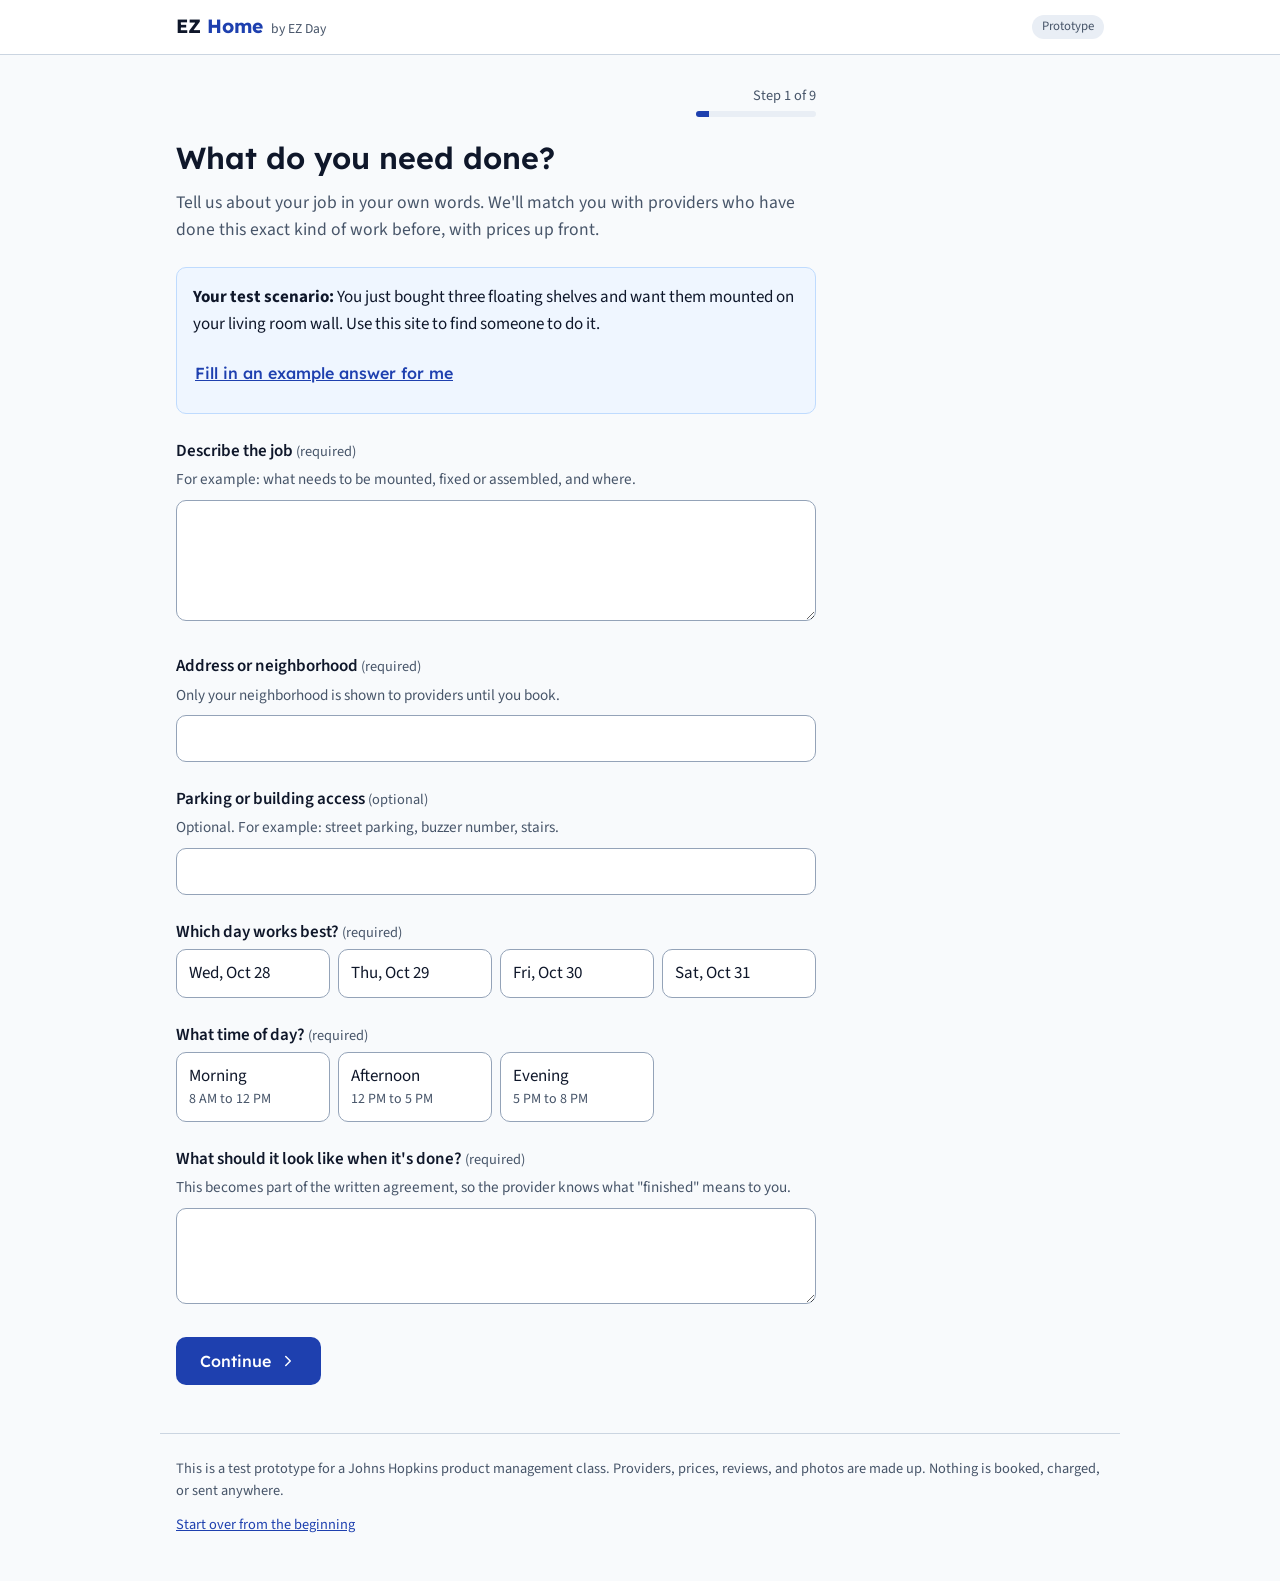
==== index.html @ 15b9bf6d "Build EZ Home customer flow prototype (10 screens) Plain HTML/CSS/vanilla JS, hash-routed, fake data" ====
<!doctype html>
<html lang="en">
<head>
  <meta charset="utf-8">
  <meta name="viewport" content="width=device-width, initial-scale=1">
  <title>EZ Home: book help for a small home job</title>
  <meta name="description" content="EZ Home prototype: describe a small handyman job, compare providers, book a 30-minute arrival window, and review the finished work.">
  <link rel="preconnect" href="https://fonts.googleapis.com">
  <link rel="preconnect" href="https://fonts.gstatic.com" crossorigin>
  <link href="https://fonts.googleapis.com/css2?family=Lexend:wght@400;500;600;700&family=Source+Sans+3:wght@400;600;700&display=swap" rel="stylesheet">
  <link rel="stylesheet" href="css/styles.css">
  <link rel="icon" href="images/favicon.svg" type="image/svg+xml">
</head>
<body>
  <header class="site-header">
    <div class="site-header__inner">
      <a class="brand" href="#describe">EZ <span>Home</span><small>by EZ Day</small></a>
      <span class="proto-tag">Prototype</span>
    </div>
  </header>

  <main id="app" tabindex="-1">
    <noscript><p>This prototype needs JavaScript turned on.</p></noscript>
  </main>

  <footer class="site-footer">
    <p>This is a test prototype for a Johns Hopkins product management class. Providers, prices, reviews, and photos are made up. Nothing is booked, charged, or sent anywhere.</p>
    <p><button type="button" id="restart">Start over from the beginning</button></p>
  </footer>

  <script src="js/data.js"></script>
  <script src="js/app.js"></script>
</body>
</html>
---- css/styles.css ----
/*
 * EZ Home prototype styles.
 * Palette and fonts picked with ui-ux-pro-max ("Home Services" trust blue,
 * "Corporate Trust" type pairing), with the urgent orange accent removed to keep it calm.
 */
:root {
  --color-primary: #1E40AF;
  --color-primary-hover: #1E3A8A;
  --color-on-primary: #FFFFFF;
  --color-primary-soft: #EFF6FF;
  --color-background: #F8FAFC;
  --color-card: #FFFFFF;
  --color-foreground: #0F172A;
  --color-muted: #E9EEF5;
  --color-muted-foreground: #475569;
  --color-border: #CBD5E1;
  --color-success: #047857;
  --color-success-soft: #ECFDF5;
  --color-warning: #92400E;
  --color-warning-soft: #FFFBEB;
  --color-warning-border: #FCD34D;
  --color-danger: #B91C1C;
  --color-danger-soft: #FEF2F2;
  --color-ring: #1E40AF;

  --font-heading: "Lexend", system-ui, sans-serif;
  --font-body: "Source Sans 3", system-ui, sans-serif;

  --radius: 10px;
  --radius-lg: 14px;
  --shadow: 0 1px 2px rgba(15, 23, 42, 0.06), 0 1px 3px rgba(15, 23, 42, 0.08);

  --space-1: 4px;
  --space-2: 8px;
  --space-3: 12px;
  --space-4: 16px;
  --space-5: 24px;
  --space-6: 32px;
  --space-7: 48px;
}

*,
*::before,
*::after { box-sizing: border-box; }

html { -webkit-text-size-adjust: 100%; }

body {
  margin: 0;
  font-family: var(--font-body);
  font-size: 1.0625rem;
  line-height: 1.55;
  color: var(--color-foreground);
  background: var(--color-background);
}

h1, h2, h3 {
  font-family: var(--font-heading);
  line-height: 1.25;
  margin: 0 0 var(--space-3);
  font-weight: 600;
}
h1 { font-size: 1.6rem; }
h2 { font-size: 1.2rem; }
h3 { font-size: 1rem; }
p { margin: 0 0 var(--space-3); }
ul { margin: 0; padding-left: 1.2em; }
li + li { margin-top: var(--space-1); }

a { color: var(--color-primary); }

:focus-visible {
  outline: 3px solid var(--color-ring);
  outline-offset: 2px;
}
h1:focus { outline: none; }

.visually-hidden {
  position: absolute !important;
  width: 1px; height: 1px;
  overflow: hidden;
  clip: rect(0 0 0 0);
  white-space: nowrap;
}

/* ---------- Header / footer ---------- */
.site-header {
  background: var(--color-card);
  border-bottom: 1px solid var(--color-border);
}
.site-header__inner {
  max-width: 960px;
  margin: 0 auto;
  padding: var(--space-3) var(--space-4);
  display: flex;
  align-items: center;
  justify-content: space-between;
  gap: var(--space-3);
}
.brand {
  font-family: var(--font-heading);
  font-weight: 700;
  font-size: 1.2rem;
  color: var(--color-foreground);
  text-decoration: none;
}
.brand span { color: var(--color-primary); }
.brand small {
  font-family: var(--font-body);
  font-weight: 400;
  font-size: 0.85rem;
  color: var(--color-muted-foreground);
  margin-left: var(--space-2);
}
.proto-tag {
  font-size: 0.8rem;
  color: var(--color-muted-foreground);
  background: var(--color-muted);
  border-radius: 999px;
  padding: 2px 10px;
  white-space: nowrap;
}

.site-footer {
  max-width: 960px;
  margin: var(--space-7) auto 0;
  padding: var(--space-5) var(--space-4) var(--space-6);
  font-size: 0.9rem;
  color: var(--color-muted-foreground);
  border-top: 1px solid var(--color-border);
}
.site-footer button {
  font: inherit;
  color: var(--color-primary);
  background: none;
  border: 0;
  padding: 0;
  text-decoration: underline;
  cursor: pointer;
}

/* ---------- Layout ---------- */
main {
  max-width: 960px;
  margin: 0 auto;
  padding: var(--space-5) var(--space-4) 0;
}
.narrow { max-width: 640px; }

.screen-top {
  display: flex;
  align-items: center;
  justify-content: space-between;
  gap: var(--space-3);
  margin-bottom: var(--space-4);
  min-height: 44px;
}
.back-link {
  display: inline-flex;
  align-items: center;
  gap: var(--space-1);
  min-height: 44px;
  font: inherit;
  font-weight: 600;
  color: var(--color-primary);
  background: none;
  border: 0;
  padding: 0;
  cursor: pointer;
}
.back-link:hover { text-decoration: underline; }
.progress {
  font-size: 0.9rem;
  color: var(--color-muted-foreground);
  text-align: right;
}
.progress__bar {
  display: block;
  width: 120px;
  height: 6px;
  margin-top: var(--space-1);
  margin-left: auto;
  border-radius: 999px;
  background: var(--color-muted);
  overflow: hidden;
}
.progress__bar > span {
  display: block;
  height: 100%;
  background: var(--color-primary);
}

.lead {
  font-size: 1.1rem;
  color: var(--color-muted-foreground);
  margin-bottom: var(--space-5);
}

.card {
  background: var(--color-card);
  border: 1px solid var(--color-border);
  border-radius: var(--radius-lg);
  padding: var(--space-5);
  box-shadow: var(--shadow);
  margin-bottom: var(--space-4);
}
.card--flat { box-shadow: none; }

.stack > * + * { margin-top: var(--space-4); }

/* Time-jump banner for simulated time passing */
.time-banner {
  display: flex;
  align-items: center;
  gap: var(--space-3);
  background: var(--color-foreground);
  color: #FFFFFF;
  border-radius: var(--radius);
  padding: var(--space-3) var(--space-4);
  margin-bottom: var(--space-5);
  font-size: 0.95rem;
}
.time-banner strong { font-family: var(--font-heading); font-weight: 500; }

.scenario {
  background: var(--color-primary-soft);
  border: 1px solid #BFDBFE;
  border-radius: var(--radius);
  padding: var(--space-4);
  margin-bottom: var(--space-5);
}
.scenario p:last-child { margin-bottom: 0; }

/* ---------- Notices ---------- */
.notice {
  display: flex;
  gap: var(--space-3);
  align-items: flex-start;
  border-radius: var(--radius);
  padding: var(--space-4);
  margin-bottom: var(--space-4);
  border: 1px solid var(--color-border);
  background: var(--color-card);
}
.notice svg { flex: none; margin-top: 2px; }
.notice p:last-child { margin-bottom: 0; }
.notice--success { background: var(--color-success-soft); border-color: #A7F3D0; }
.notice--success svg { color: var(--color-success); }
.notice--warning { background: var(--color-warning-soft); border-color: var(--color-warning-border); }
.notice--warning svg { color: var(--color-warning); }
.notice--info { background: var(--color-primary-soft); border-color: #BFDBFE; }
.notice--info svg { color: var(--color-primary); }
.notice--danger { background: var(--color-danger-soft); border-color: #FECACA; }
.notice--danger svg { color: var(--color-danger); }

/* ---------- Forms ---------- */
.field { margin-bottom: var(--space-5); }
.field label,
.field legend {
  display: block;
  font-weight: 600;
  margin-bottom: var(--space-1);
  padding: 0;
}
.field .hint {
  display: block;
  font-size: 0.95rem;
  color: var(--color-muted-foreground);
  margin-bottom: var(--space-2);
}
.req { color: var(--color-muted-foreground); font-weight: 400; font-size: 0.9rem; }
fieldset { border: 0; margin: 0; padding: 0; min-width: 0; }

input[type="text"],
textarea,
select {
  width: 100%;
  font: inherit;
  font-size: 1rem;
  color: var(--color-foreground);
  background: var(--color-card);
  border: 1px solid #94A3B8;
  border-radius: var(--radius);
  padding: 10px 12px;
  min-height: 44px;
}
textarea { min-height: 96px; resize: vertical; }
input:focus, textarea:focus, select:focus {
  outline: 3px solid rgba(30, 64, 175, 0.35);
  border-color: var(--color-primary);
}
.field.has-error input,
.field.has-error textarea,
.field.has-error select { border-color: var(--color-danger); }
.field-error {
  display: none;
  color: var(--color-danger);
  font-weight: 600;
  font-size: 0.95rem;
  margin-top: var(--space-1);
}
.field.has-error .field-error { display: block; }

.error-summary {
  border: 2px solid var(--color-danger);
  background: var(--color-danger-soft);
  border-radius: var(--radius);
  padding: var(--space-4);
  margin-bottom: var(--space-5);
}
.error-summary h2 { color: var(--color-danger); font-size: 1.05rem; }
.error-summary a { color: var(--color-danger); font-weight: 600; }

/* Choice chips (radio buttons styled as tappable options) */
.choices {
  display: grid;
  grid-template-columns: repeat(auto-fill, minmax(150px, 1fr));
  gap: var(--space-2);
}
.choice { position: relative; }
.field label.choice { font-weight: 400; margin-bottom: 0; }
.choice input {
  position: absolute;
  opacity: 0;
  inset: 0;
  margin: 0;
  cursor: pointer;
}
.choice span {
  display: block;
  height: 100%;
  min-height: 44px;
  padding: 10px 12px;
  border: 1px solid #94A3B8;
  border-radius: var(--radius);
  background: var(--color-card);
  cursor: pointer;
  transition: border-color 150ms ease, background-color 150ms ease;
}
.choice small { display: block; color: var(--color-muted-foreground); font-size: 0.875rem; }
.choice input:checked + span {
  border: 2px solid var(--color-primary);
  padding: 9px 11px;
  background: var(--color-primary-soft);
  font-weight: 600;
}
.choice input:focus-visible + span { outline: 3px solid var(--color-ring); outline-offset: 2px; }
.choice input:disabled + span { opacity: 0.5; cursor: not-allowed; }
.choices--list { grid-template-columns: 1fr; }

/* ---------- Buttons ---------- */
.actions {
  display: flex;
  flex-wrap: wrap;
  gap: var(--space-3);
  align-items: center;
  margin-top: var(--space-5);
}
.btn {
  display: inline-flex;
  align-items: center;
  justify-content: center;
  gap: var(--space-2);
  min-height: 48px;
  padding: 12px 22px;
  font-family: var(--font-heading);
  font-size: 1rem;
  font-weight: 500;
  border-radius: var(--radius);
  border: 2px solid transparent;
  cursor: pointer;
  text-decoration: none;
  transition: background-color 150ms ease, border-color 150ms ease;
}
.btn--primary { background: var(--color-primary); color: var(--color-on-primary); }
.btn--primary:hover { background: var(--color-primary-hover); }
.btn--secondary { background: var(--color-card); color: var(--color-primary); border-color: var(--color-primary); }
.btn--secondary:hover { background: var(--color-primary-soft); }
.btn--danger { background: var(--color-card); color: var(--color-danger); border-color: var(--color-danger); }
.btn--danger:hover { background: var(--color-danger-soft); }
.btn--link {
  background: none;
  color: var(--color-primary);
  padding-left: 0;
  padding-right: 0;
  text-decoration: underline;
}
.btn--block { width: 100%; }

/* ---------- Match screen ---------- */
.category-badge {
  display: inline-flex;
  align-items: center;
  gap: var(--space-2);
  font-family: var(--font-heading);
  font-weight: 600;
  font-size: 1.25rem;
  color: var(--color-success);
}
.summary-list { margin: 0; }
.summary-list div {
  display: grid;
  grid-template-columns: 1fr;
  gap: 2px;
  padding: var(--space-3) 0;
  border-top: 1px solid var(--color-muted);
}
.summary-list div:first-child { border-top: 0; padding-top: 0; }
.summary-list dt { font-weight: 600; font-size: 0.95rem; color: var(--color-muted-foreground); }
.summary-list dd { margin: 0; }

/* ---------- Provider comparison ---------- */
.providers {
  display: grid;
  grid-template-columns: 1fr;
  gap: var(--space-4);
  align-items: start;
}
.provider {
  display: flex;
  flex-direction: column;
  padding: 0;
  overflow: hidden;
}
.provider__head {
  display: flex;
  align-items: center;
  gap: var(--space-3);
  padding: var(--space-4);
  border-bottom: 1px solid var(--color-border);
}
.avatar {
  flex: none;
  width: 52px;
  height: 52px;
  border-radius: 50%;
  display: grid;
  place-items: center;
  font-family: var(--font-heading);
  font-weight: 600;
  color: var(--color-primary);
  background: var(--color-primary-soft);
  border: 2px solid #BFDBFE;
}
.provider__name { margin: 0; font-size: 1.15rem; }
.provider__overall { font-size: 0.9rem; color: var(--color-muted-foreground); }
.provider__tag {
  display: inline-block;
  margin-top: 2px;
  font-size: 0.8rem;
  font-weight: 600;
  color: var(--color-primary);
  background: var(--color-primary-soft);
  border-radius: 999px;
  padding: 1px 10px;
}
.provider__section {
  padding: var(--space-4);
  border-bottom: 1px solid var(--color-muted);
}
.provider__label {
  display: flex;
  align-items: center;
  gap: var(--space-2);
  font-size: 0.8rem;
  font-weight: 700;
  letter-spacing: 0.04em;
  text-transform: uppercase;
  color: var(--color-muted-foreground);
  margin-bottom: var(--space-2);
}
.big-number {
  font-family: var(--font-heading);
  font-size: 1.5rem;
  font-weight: 600;
  line-height: 1.1;
}
.review { font-size: 0.97rem; }
.review + .review { margin-top: var(--space-3); padding-top: var(--space-3); border-top: 1px dashed var(--color-border); }
.review__meta { font-size: 0.85rem; color: var(--color-muted-foreground); }
.review__job { font-weight: 600; }
.stars { color: #B45309; letter-spacing: 1px; }
.provider__price { background: var(--color-background); }
.provider__cta { padding: var(--space-4); margin-top: auto; }

/* ---------- Arrival windows ---------- */
.day-tabs { margin-bottom: var(--space-5); }
.windows-group + .windows-group { margin-top: var(--space-4); }
.windows-group h3 { font-size: 0.95rem; color: var(--color-muted-foreground); margin-bottom: var(--space-2); }

/* ---------- Booking confirmation ---------- */
.confirm-hero {
  text-align: left;
  margin-bottom: var(--space-5);
}
.confirm-hero .check-circle {
  width: 56px;
  height: 56px;
  border-radius: 50%;
  background: var(--color-success-soft);
  color: var(--color-success);
  display: grid;
  place-items: center;
  margin-bottom: var(--space-3);
}
.ref { font-size: 0.95rem; color: var(--color-muted-foreground); }

.booking-grid {
  display: grid;
  grid-template-columns: 1fr;
  gap: var(--space-4);
}
.booking-item h2 {
  display: flex;
  align-items: center;
  gap: var(--space-2);
  font-size: 0.85rem;
  text-transform: uppercase;
  letter-spacing: 0.04em;
  color: var(--color-muted-foreground);
}
.booking-item .value {
  font-family: var(--font-heading);
  font-size: 1.2rem;
  font-weight: 600;
  margin-bottom: var(--space-1);
}
.booking-item .price-lock { font-size: 2.25rem; }
.booking-grid { margin-bottom: var(--space-4); }
.booking-grid > .card { margin-bottom: 0; }

.scope-cols {
  display: grid;
  grid-template-columns: 1fr;
  gap: var(--space-4);
}
.check-list, .x-list { list-style: none; padding: 0; }
.check-list li, .x-list li {
  display: flex;
  gap: var(--space-2);
  align-items: flex-start;
}
.check-list svg { color: var(--color-success); flex: none; margin-top: 3px; }
.x-list svg { color: var(--color-muted-foreground); flex: none; margin-top: 3px; }

.rating-scale {
  display: grid;
  grid-template-columns: repeat(5, 1fr);
  gap: var(--space-2);
  max-width: 360px;
}
.rating-scale .choice span { text-align: center; padding-left: 0; padding-right: 0; }
.rating-ends {
  display: flex;
  justify-content: space-between;
  max-width: 360px;
  font-size: 0.85rem;
  color: var(--color-muted-foreground);
  margin-top: var(--space-1);
}

/* ---------- Arrival updates timeline ---------- */
.status-now {
  display: flex;
  gap: var(--space-4);
  align-items: center;
}
.status-now .big-number { font-size: 1.6rem; }
.timeline { list-style: none; padding: 0; margin: 0; }
.timeline li {
  position: relative;
  padding: 0 0 var(--space-4) var(--space-5);
  margin: 0;
  border-left: 2px solid var(--color-border);
  margin-left: 7px;
}
.timeline li:last-child { border-left-color: transparent; padding-bottom: 0; }
.timeline li::before {
  content: "";
  position: absolute;
  left: -8px;
  top: 4px;
  width: 14px;
  height: 14px;
  border-radius: 50%;
  background: var(--color-card);
  border: 2px solid var(--color-muted-foreground);
}
.timeline li.is-latest::before { background: var(--color-primary); border-color: var(--color-primary); }
.timeline li.is-delay::before { background: var(--color-warning-soft); border-color: var(--color-warning); }
.timeline time { font-size: 0.9rem; color: var(--color-muted-foreground); display: block; }
.timeline strong { display: block; }

/* ---------- Change request ---------- */
.price-compare {
  width: 100%;
  border-collapse: collapse;
  font-size: 1rem;
  margin: var(--space-3) 0 var(--space-4);
}
.price-compare th,
.price-compare td {
  text-align: left;
  padding: var(--space-3) 0;
  border-bottom: 1px solid var(--color-muted);
}
.price-compare td:last-child,
.price-compare th:last-child { text-align: right; font-variant-numeric: tabular-nums; }
.price-compare tfoot td,
.price-compare tfoot th { font-family: var(--font-heading); font-weight: 600; font-size: 1.1rem; border-bottom: 0; }
.price-compare .is-change td,
.price-compare .is-change th { color: var(--color-warning); font-weight: 600; }
.price-compare .is-struck td { text-decoration: line-through; color: var(--color-muted-foreground); }

.outcomes {
  display: grid;
  grid-template-columns: 1fr;
  gap: var(--space-3);
}
.outcome {
  border: 1px solid var(--color-border);
  border-radius: var(--radius);
  padding: var(--space-4);
}
.outcome h3 { font-size: 0.95rem; }
.outcome p { margin: 0; font-size: 0.97rem; }

/* ---------- Completion record ---------- */
.photos {
  display: grid;
  grid-template-columns: 1fr;
  gap: var(--space-3);
  margin: 0;
}
.photos figure { margin: 0; }
.photos img {
  display: block;
  width: 100%;
  height: auto;
  aspect-ratio: 4 / 3;
  border-radius: var(--radius);
  border: 1px solid var(--color-border);
  background: var(--color-muted);
}
.photos figcaption { font-size: 0.9rem; color: var(--color-muted-foreground); margin-top: var(--space-1); }

.sent-list { list-style: none; padding: 0; }
.sent-list li { display: flex; gap: var(--space-2); }
.sent-list svg { color: var(--color-success); flex: none; margin-top: 3px; }

.steps-next { padding-left: 1.4em; }
.steps-next li + li { margin-top: var(--space-2); }

/* ---------- Responsive ---------- */
@media (min-width: 600px) {
  h1 { font-size: 1.9rem; }
  .photos { grid-template-columns: repeat(3, 1fr); }
  .booking-grid { grid-template-columns: repeat(2, 1fr); }
  .scope-cols { grid-template-columns: 3fr 2fr; }
  .outcomes { grid-template-columns: 1fr 1fr; }
  .summary-list div { grid-template-columns: 200px 1fr; gap: var(--space-4); }
}
@media (min-width: 900px) {
  .providers { grid-template-columns: repeat(3, 1fr); }
  .provider { height: 100%; }
}

@media (prefers-reduced-motion: reduce) {
  *, *::before, *::after { transition: none !important; scroll-behavior: auto !important; }
}
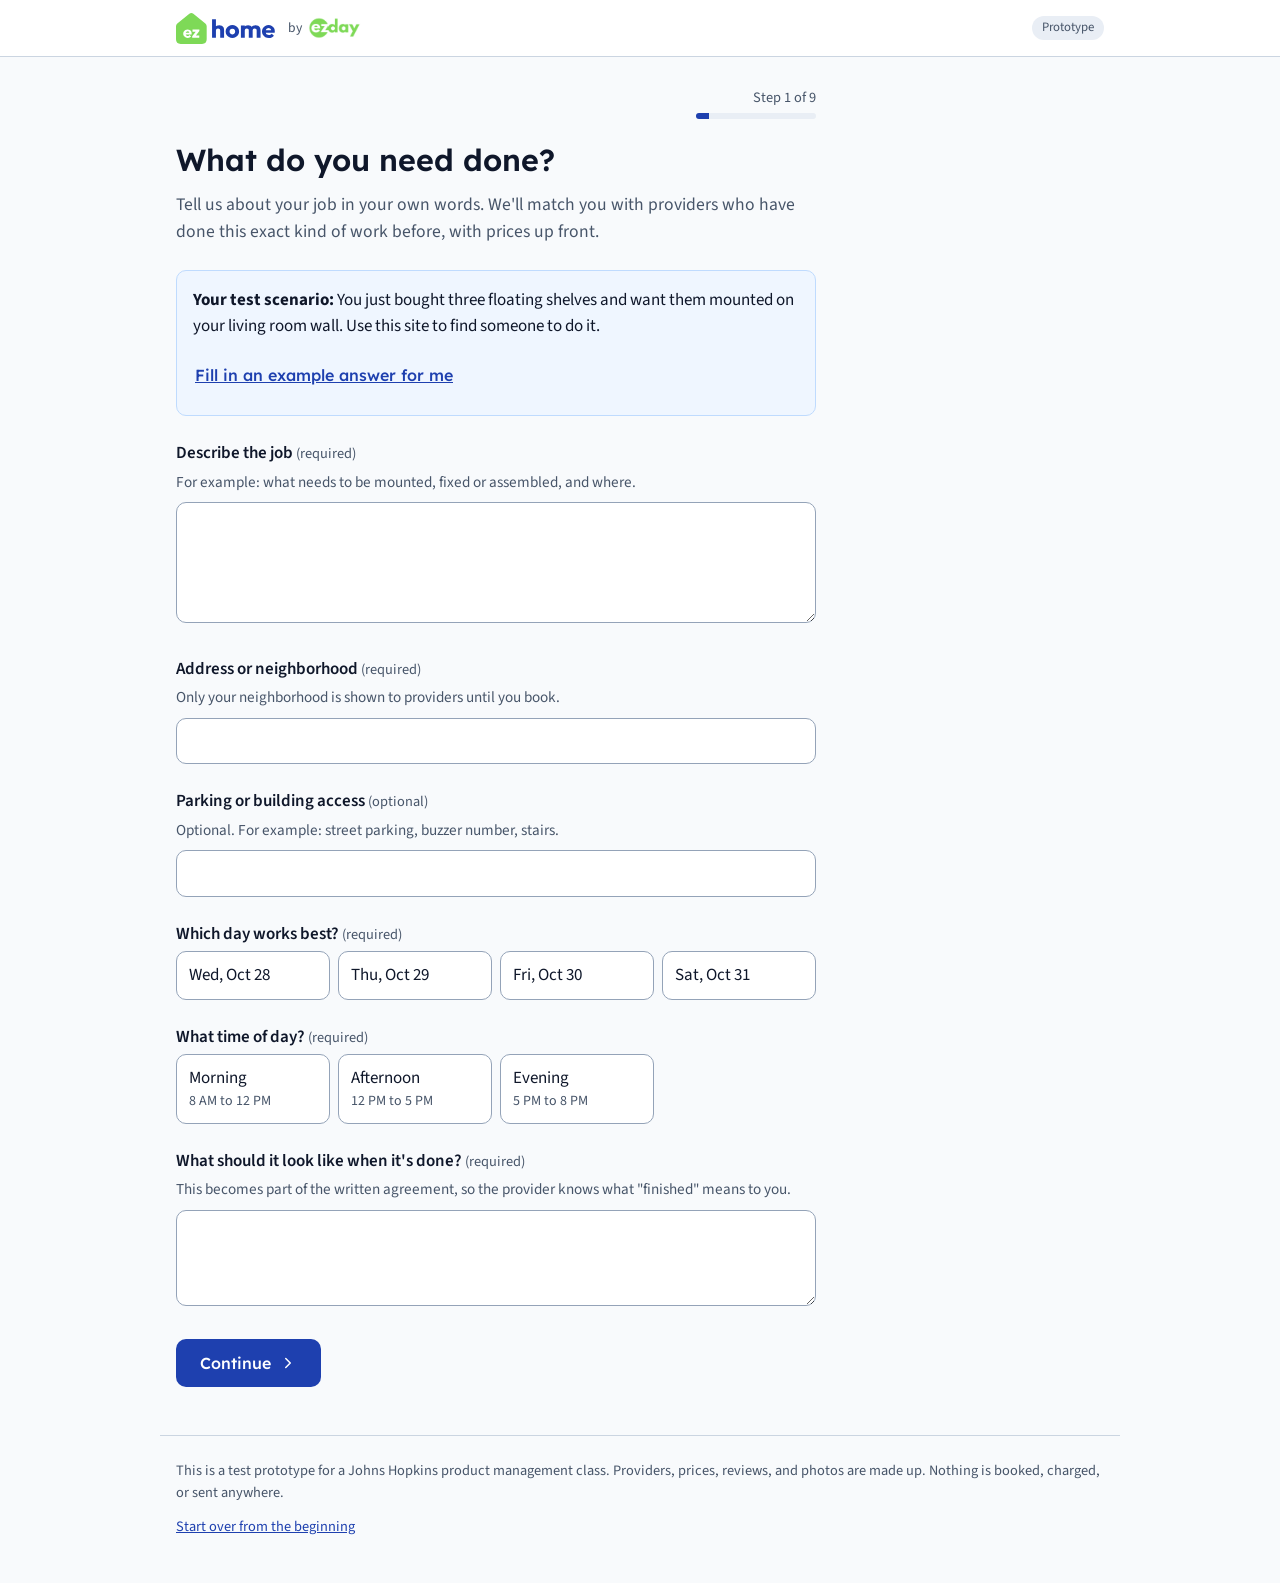
==== commit 4d0e39a7: "Add EZ Home house-badge logo and EZ Day parent logo to the header - Header now shows the EZ Home log" ====
--- a/index.html
+++ b/index.html
@@ -14,7 +14,10 @@
 <body>
   <header class="site-header">
     <div class="site-header__inner">
-      <a class="brand" href="#describe">EZ <span>Home</span><small>by EZ Day</small></a>
+      <div class="brand">
+        <a class="brand__home" href="#describe"><img src="images/ez-home-logo.svg" alt="EZ Home" width="100" height="32"></a>
+        <span class="brand__by">by <img src="images/ezday-logo.png" alt="EZ Day" width="53" height="22"></span>
+      </div>
       <span class="proto-tag">Prototype</span>
     </div>
   </header>
--- a/css/styles.css
+++ b/css/styles.css
@@ -8,27 +8,38 @@
   --color-primary-hover: #1E3A8A;
   --color-on-primary: #FFFFFF;
   --color-primary-soft: #EFF6FF;
+  --color-primary-border: #BFDBFE;
   --color-background: #F8FAFC;
   --color-card: #FFFFFF;
   --color-foreground: #0F172A;
+  --color-on-dark: #FFFFFF;
   --color-muted: #E9EEF5;
   --color-muted-foreground: #475569;
   --color-border: #CBD5E1;
+  --color-input-border: #94A3B8;
   --color-success: #047857;
   --color-success-soft: #ECFDF5;
+  --color-success-border: #A7F3D0;
   --color-warning: #92400E;
   --color-warning-soft: #FFFBEB;
   --color-warning-border: #FCD34D;
   --color-danger: #B91C1C;
   --color-danger-soft: #FEF2F2;
+  --color-danger-border: #FECACA;
+  --color-star: #B45309;
   --color-ring: #1E40AF;
+  --color-ring-soft: rgba(30, 64, 175, 0.35);
 
   --font-heading: "Lexend", system-ui, sans-serif;
   --font-body: "Source Sans 3", system-ui, sans-serif;
 
   --radius: 10px;
   --radius-lg: 14px;
+  --radius-pill: 999px;
+  --radius-circle: 50%;
   --shadow: 0 1px 2px rgba(15, 23, 42, 0.06), 0 1px 3px rgba(15, 23, 42, 0.08);
+
+  --duration-fast: 150ms;
 
   --space-1: 4px;
   --space-2: 8px;
@@ -60,7 +71,7 @@
   margin: 0 0 var(--space-3);
   font-weight: 600;
 }
-h1 { font-size: 1.6rem; }
+h1 { font-size: 1.6rem; text-wrap: balance; }
 h2 { font-size: 1.2rem; }
 h3 { font-size: 1rem; }
 p { margin: 0 0 var(--space-3); }
@@ -97,26 +108,29 @@
   justify-content: space-between;
   gap: var(--space-3);
 }
+/* EZ Home logo (images/ez-home-logo.svg) followed by "by" and the EZ Day logo */
 .brand {
-  font-family: var(--font-heading);
-  font-weight: 700;
-  font-size: 1.2rem;
-  color: var(--color-foreground);
-  text-decoration: none;
-}
-.brand span { color: var(--color-primary); }
-.brand small {
-  font-family: var(--font-body);
-  font-weight: 400;
+  display: flex;
+  align-items: center;
+  gap: var(--space-3);
+  min-width: 0;
+}
+.brand__home { display: block; border-radius: var(--radius); }
+.brand__home img { display: block; height: 32px; width: auto; }
+.brand__by {
+  display: flex;
+  align-items: center;
+  gap: 6px;
   font-size: 0.85rem;
   color: var(--color-muted-foreground);
-  margin-left: var(--space-2);
-}
+  white-space: nowrap;
+}
+.brand__by img { display: block; height: 22px; width: auto; }
 .proto-tag {
   font-size: 0.8rem;
   color: var(--color-muted-foreground);
   background: var(--color-muted);
-  border-radius: 999px;
+  border-radius: var(--radius-pill);
   padding: 2px 10px;
   white-space: nowrap;
 }
@@ -124,7 +138,7 @@
 .site-footer {
   max-width: 960px;
   margin: var(--space-7) auto 0;
-  padding: var(--space-5) var(--space-4) var(--space-6);
+  padding: var(--space-5) var(--space-4) max(var(--space-6), env(safe-area-inset-bottom));
   font-size: 0.9rem;
   color: var(--color-muted-foreground);
   border-top: 1px solid var(--color-border);
@@ -180,7 +194,7 @@
   height: 6px;
   margin-top: var(--space-1);
   margin-left: auto;
-  border-radius: 999px;
+  border-radius: var(--radius-pill);
   background: var(--color-muted);
   overflow: hidden;
 }
@@ -206,7 +220,27 @@
 }
 .card--flat { box-shadow: none; }
 
-.stack > * + * { margin-top: var(--space-4); }
+/* Small all-caps label above a section's content (provider cards, booking cards, messages).
+   On an h2 it keeps the heading font and a slightly larger size. */
+.section-label {
+  display: flex;
+  align-items: center;
+  gap: var(--space-2);
+  font-size: 0.8rem;
+  font-weight: 700;
+  letter-spacing: 0.04em;
+  text-transform: uppercase;
+  color: var(--color-muted-foreground);
+  margin-bottom: var(--space-2);
+}
+h2.section-label {
+  font-size: 0.85rem;
+  font-weight: 600;
+  margin-bottom: var(--space-3);
+}
+
+/* Small gray supporting text: dates, notes, hints under a value. */
+.meta { font-size: 0.85rem; color: var(--color-muted-foreground); }
 
 /* Time-jump banner for simulated time passing */
 .time-banner {
@@ -214,7 +248,7 @@
   align-items: center;
   gap: var(--space-3);
   background: var(--color-foreground);
-  color: #FFFFFF;
+  color: var(--color-on-dark);
   border-radius: var(--radius);
   padding: var(--space-3) var(--space-4);
   margin-bottom: var(--space-5);
@@ -224,7 +258,7 @@
 
 .scenario {
   background: var(--color-primary-soft);
-  border: 1px solid #BFDBFE;
+  border: 1px solid var(--color-primary-border);
   border-radius: var(--radius);
   padding: var(--space-4);
   margin-bottom: var(--space-5);
@@ -244,13 +278,14 @@
 }
 .notice svg { flex: none; margin-top: 2px; }
 .notice p:last-child { margin-bottom: 0; }
-.notice--success { background: var(--color-success-soft); border-color: #A7F3D0; }
+.notice--success { background: var(--color-success-soft); border-color: var(--color-success-border); }
 .notice--success svg { color: var(--color-success); }
 .notice--warning { background: var(--color-warning-soft); border-color: var(--color-warning-border); }
 .notice--warning svg { color: var(--color-warning); }
-.notice--info { background: var(--color-primary-soft); border-color: #BFDBFE; }
+.notice--info { background: var(--color-primary-soft); border-color: var(--color-primary-border); }
 .notice--info svg { color: var(--color-primary); }
-.notice--danger { background: var(--color-danger-soft); border-color: #FECACA; }
+/* Not used on any screen yet; kept as the red variant for serious problems. */
+.notice--danger { background: var(--color-danger-soft); border-color: var(--color-danger-border); }
 .notice--danger svg { color: var(--color-danger); }
 
 /* ---------- Forms ---------- */
@@ -279,14 +314,14 @@
   font-size: 1rem;
   color: var(--color-foreground);
   background: var(--color-card);
-  border: 1px solid #94A3B8;
+  border: 1px solid var(--color-input-border);
   border-radius: var(--radius);
   padding: 10px 12px;
   min-height: 44px;
 }
 textarea { min-height: 96px; resize: vertical; }
 input:focus, textarea:focus, select:focus {
-  outline: 3px solid rgba(30, 64, 175, 0.35);
+  outline: 3px solid var(--color-ring-soft);
   border-color: var(--color-primary);
 }
 .field.has-error input,
@@ -314,7 +349,7 @@
 /* Choice chips (radio buttons styled as tappable options) */
 .choices {
   display: grid;
-  grid-template-columns: repeat(auto-fill, minmax(150px, 1fr));
+  grid-template-columns: repeat(auto-fill, minmax(128px, 1fr));
   gap: var(--space-2);
 }
 .choice { position: relative; }
@@ -331,11 +366,11 @@
   height: 100%;
   min-height: 44px;
   padding: 10px 12px;
-  border: 1px solid #94A3B8;
+  border: 1px solid var(--color-input-border);
   border-radius: var(--radius);
   background: var(--color-card);
   cursor: pointer;
-  transition: border-color 150ms ease, background-color 150ms ease;
+  transition: border-color var(--duration-fast) ease, background-color var(--duration-fast) ease;
 }
 .choice small { display: block; color: var(--color-muted-foreground); font-size: 0.875rem; }
 .choice input:checked + span {
@@ -370,7 +405,7 @@
   border: 2px solid transparent;
   cursor: pointer;
   text-decoration: none;
-  transition: background-color 150ms ease, border-color 150ms ease;
+  transition: background-color var(--duration-fast) ease, border-color var(--duration-fast) ease;
 }
 .btn--primary { background: var(--color-primary); color: var(--color-on-primary); }
 .btn--primary:hover { background: var(--color-primary-hover); }
@@ -388,14 +423,10 @@
 .btn--block { width: 100%; }
 
 /* ---------- Match screen ---------- */
-.category-badge {
-  display: inline-flex;
-  align-items: center;
-  gap: var(--space-2);
-  font-family: var(--font-heading);
-  font-weight: 600;
-  font-size: 1.25rem;
+.match-title svg {
   color: var(--color-success);
+  vertical-align: -0.15em;
+  margin-right: var(--space-2);
 }
 .summary-list { margin: 0; }
 .summary-list div {
@@ -433,42 +464,20 @@
   flex: none;
   width: 52px;
   height: 52px;
-  border-radius: 50%;
+  border-radius: var(--radius-circle);
   display: grid;
   place-items: center;
   font-family: var(--font-heading);
   font-weight: 600;
   color: var(--color-primary);
   background: var(--color-primary-soft);
-  border: 2px solid #BFDBFE;
+  border: 2px solid var(--color-primary-border);
 }
 .provider__name { margin: 0; font-size: 1.15rem; }
-.provider__overall { font-size: 0.9rem; color: var(--color-muted-foreground); }
-.provider__tag {
-  display: inline-block;
-  margin-top: 2px;
-  font-size: 0.8rem;
-  font-weight: 600;
-  color: var(--color-primary);
-  background: var(--color-primary-soft);
-  border-radius: 999px;
-  padding: 1px 10px;
-}
 .provider__section {
   padding: var(--space-4);
   border-bottom: 1px solid var(--color-muted);
 }
-.provider__label {
-  display: flex;
-  align-items: center;
-  gap: var(--space-2);
-  font-size: 0.8rem;
-  font-weight: 700;
-  letter-spacing: 0.04em;
-  text-transform: uppercase;
-  color: var(--color-muted-foreground);
-  margin-bottom: var(--space-2);
-}
 .big-number {
   font-family: var(--font-heading);
   font-size: 1.5rem;
@@ -477,11 +486,58 @@
 }
 .review { font-size: 0.97rem; }
 .review + .review { margin-top: var(--space-3); padding-top: var(--space-3); border-top: 1px dashed var(--color-border); }
-.review__meta { font-size: 0.85rem; color: var(--color-muted-foreground); }
 .review__job { font-weight: 600; }
-.stars { color: #B45309; letter-spacing: 1px; }
+.stars { color: var(--color-star); letter-spacing: 1px; }
 .provider__price { background: var(--color-background); }
 .provider__cta { padding: var(--space-4); margin-top: auto; }
+.provider { scroll-margin-top: var(--space-4); }
+.provider__name:focus { outline: none; }
+
+/* Quick comparison table: phones and tablets only (desktop shows cards side by side) */
+.quick-compare {
+  background: var(--color-card);
+  border: 1px solid var(--color-border);
+  border-radius: var(--radius-lg);
+  padding: var(--space-4);
+  margin-bottom: var(--space-4);
+}
+.quick-compare table {
+  width: 100%;
+  border-collapse: collapse;
+  font-size: 0.95rem;
+  font-variant-numeric: tabular-nums;
+}
+.quick-compare caption {
+  text-align: left;
+  font-family: var(--font-heading);
+  font-weight: 600;
+  font-size: 1.05rem;
+  margin-bottom: var(--space-2);
+}
+.quick-compare th,
+.quick-compare td {
+  padding: var(--space-2) var(--space-1);
+  border-bottom: 1px solid var(--color-muted);
+  text-align: center;
+  vertical-align: top;
+}
+.quick-compare tbody th {
+  text-align: left;
+  font-weight: 600;
+  color: var(--color-muted-foreground);
+  font-size: 0.875rem;
+  padding-left: 0;
+}
+.quick-compare thead a {
+  display: inline-block;
+  min-height: 44px;
+  line-height: 44px;
+  font-family: var(--font-heading);
+  font-weight: 600;
+  text-underline-offset: 3px;
+}
+.quick-compare tbody tr:last-child > * { border-bottom: 0; }
+.quick-compare p { margin: var(--space-2) 0 0; }
 
 /* ---------- Arrival windows ---------- */
 .day-tabs { margin-bottom: var(--space-5); }
@@ -496,7 +552,7 @@
 .confirm-hero .check-circle {
   width: 56px;
   height: 56px;
-  border-radius: 50%;
+  border-radius: var(--radius-circle);
   background: var(--color-success-soft);
   color: var(--color-success);
   display: grid;
@@ -505,27 +561,31 @@
 }
 .ref { font-size: 0.95rem; color: var(--color-muted-foreground); }
 
+/* Phones: who + when side by side, price full width below, all compact so the price shows without scrolling */
 .booking-grid {
   display: grid;
-  grid-template-columns: 1fr;
-  gap: var(--space-4);
-}
-.booking-item h2 {
-  display: flex;
-  align-items: center;
-  gap: var(--space-2);
-  font-size: 0.85rem;
-  text-transform: uppercase;
-  letter-spacing: 0.04em;
-  color: var(--color-muted-foreground);
-}
+  grid-template-columns: 1fr 1fr;
+  gap: var(--space-3);
+}
+.booking-grid > .card { padding: var(--space-4); }
+.booking-grid .value { font-size: 1.05rem; }
+.booking-grid p { margin-bottom: 0; }
 .booking-item .value {
   font-family: var(--font-heading);
   font-size: 1.2rem;
   font-weight: 600;
   margin-bottom: var(--space-1);
 }
-.booking-item .price-lock { font-size: 2.25rem; }
+.booking-item .price-lock { font-size: 2.25rem; line-height: 1.1; }
+.booking-price { grid-column: 1 / -1; background: var(--color-success-soft); border-color: var(--color-success-border); }
+.price-note {
+  display: flex;
+  gap: var(--space-2);
+  align-items: flex-start;
+  margin: var(--space-2) 0 0;
+  font-size: 0.97rem;
+}
+.price-note svg { flex: none; margin-top: 2px; color: var(--color-success); }
 .booking-grid { margin-bottom: var(--space-4); }
 .booking-grid > .card { margin-bottom: 0; }
 
@@ -582,7 +642,7 @@
   top: 4px;
   width: 14px;
   height: 14px;
-  border-radius: 50%;
+  border-radius: var(--radius-circle);
   background: var(--color-card);
   border: 2px solid var(--color-muted-foreground);
 }
@@ -626,12 +686,14 @@
 .outcome p { margin: 0; font-size: 0.97rem; }
 
 /* ---------- Completion record ---------- */
+/* Phones: first photo full width, the other two side by side, so the price and actions stay close */
 .photos {
   display: grid;
-  grid-template-columns: 1fr;
+  grid-template-columns: 1fr 1fr;
   gap: var(--space-3);
   margin: 0;
 }
+.photos figure:first-child { grid-column: 1 / -1; }
 .photos figure { margin: 0; }
 .photos img {
   display: block;
@@ -644,10 +706,6 @@
 }
 .photos figcaption { font-size: 0.9rem; color: var(--color-muted-foreground); margin-top: var(--space-1); }
 
-.sent-list { list-style: none; padding: 0; }
-.sent-list li { display: flex; gap: var(--space-2); }
-.sent-list svg { color: var(--color-success); flex: none; margin-top: 3px; }
-
 .steps-next { padding-left: 1.4em; }
 .steps-next li + li { margin-top: var(--space-2); }
 
@@ -655,16 +713,41 @@
 @media (min-width: 600px) {
   h1 { font-size: 1.9rem; }
   .photos { grid-template-columns: repeat(3, 1fr); }
-  .booking-grid { grid-template-columns: repeat(2, 1fr); }
+  .photos figure:first-child { grid-column: auto; }
+  .booking-grid { gap: var(--space-4); }
+  .booking-grid > .card { padding: var(--space-5); }
+  .booking-grid .value { font-size: 1.2rem; }
   .scope-cols { grid-template-columns: 3fr 2fr; }
   .outcomes { grid-template-columns: 1fr 1fr; }
   .summary-list div { grid-template-columns: 200px 1fr; gap: var(--space-4); }
 }
 @media (min-width: 900px) {
-  .providers { grid-template-columns: repeat(3, 1fr); }
-  .provider { height: 100%; }
+  .booking-grid { grid-template-columns: repeat(3, 1fr); }
+  .booking-price { grid-column: auto; }
+  .quick-compare { display: none; }
+  /* Each card spans the same 6 rows (head, experience, estimate, availability,
+     reviews, button) via subgrid, so matching sections line up across cards. */
+  .providers {
+    grid-template-columns: repeat(3, 1fr);
+    grid-template-rows: repeat(6, auto);
+    row-gap: 0;
+    align-items: stretch;
+  }
+  .provider {
+    display: grid;
+    grid-row: span 6;
+    grid-template-rows: subgrid;
+    row-gap: 0;
+  }
 }
 
 @media (prefers-reduced-motion: reduce) {
   *, *::before, *::after { transition: none !important; scroll-behavior: auto !important; }
 }
+
+/* ---------- Spacing helpers (use these instead of style="" in app.js) ----------
+   Kept last in the file so they win over component margins. */
+.legend-title { margin: 0 0 var(--space-1); }
+.mt-2 { margin-top: var(--space-2); }
+.mt-3 { margin-top: var(--space-3); }
+.mb-0 { margin-bottom: 0; }
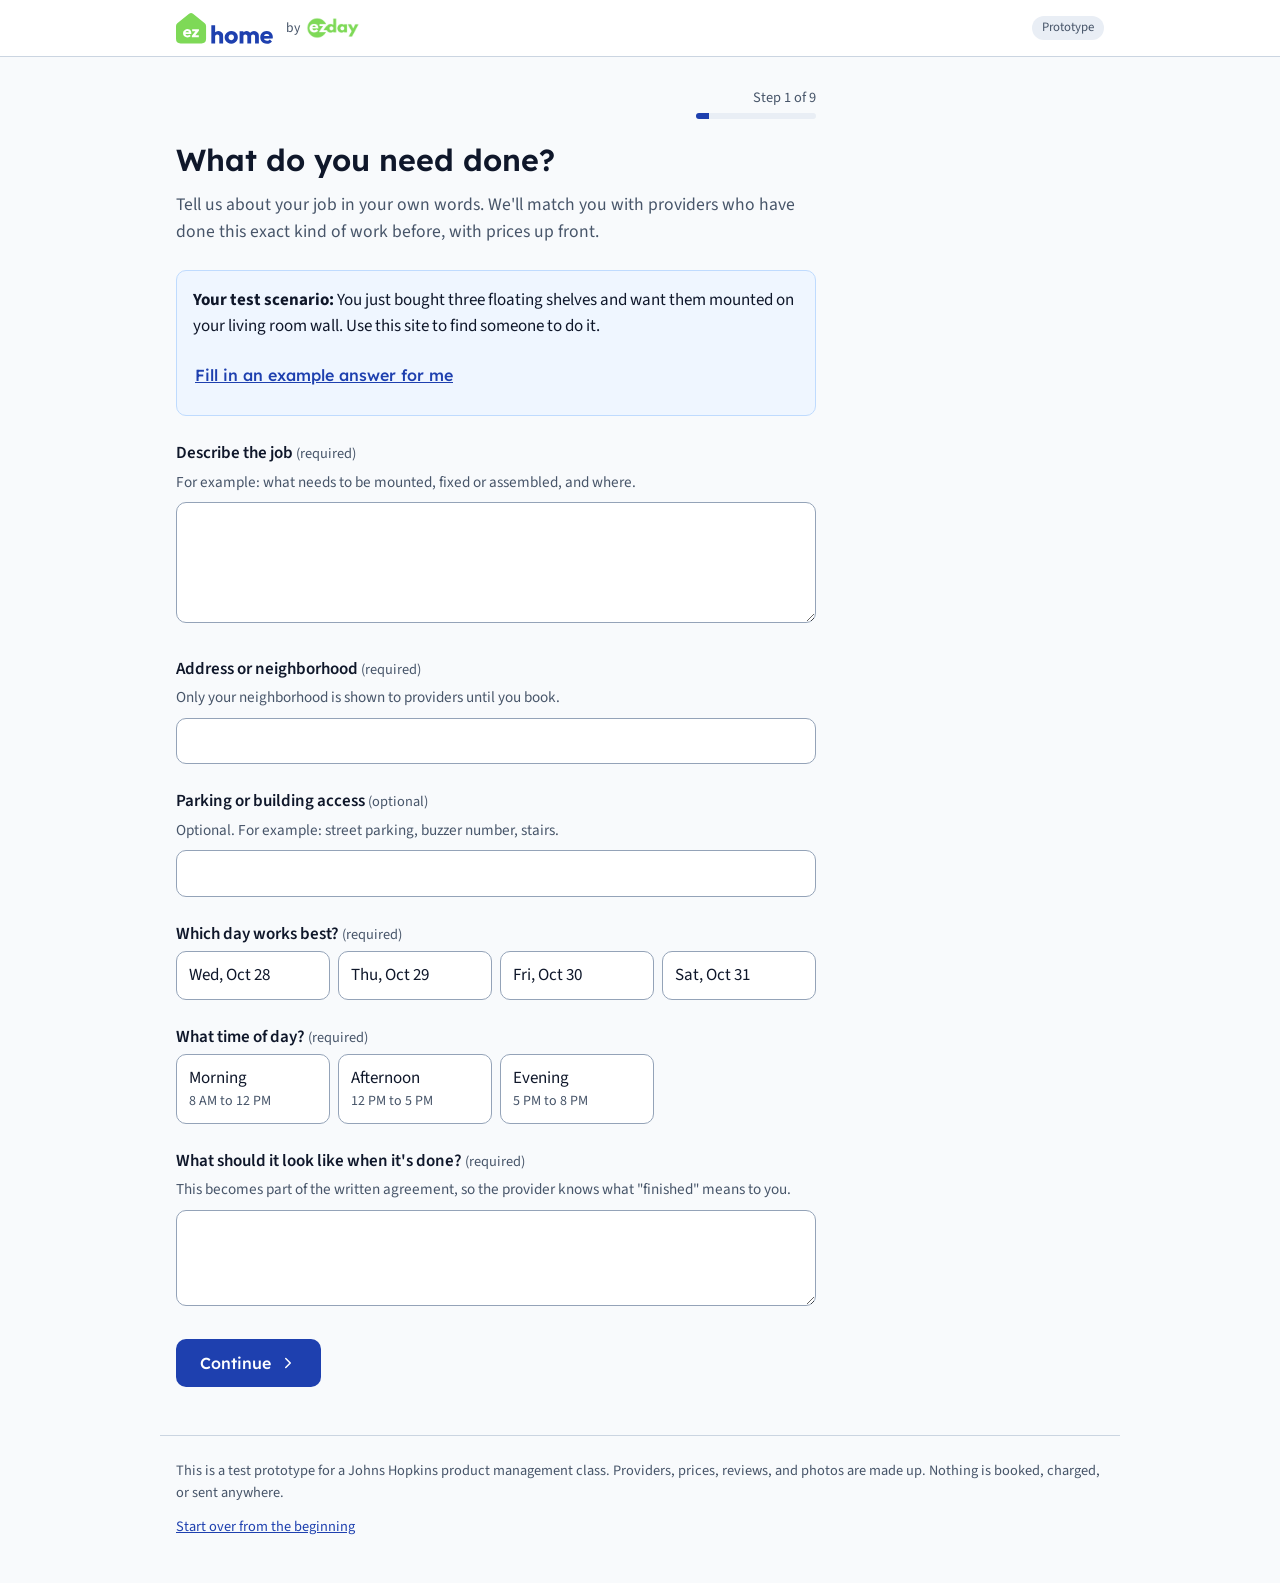
==== commit ee8517a3: "Stop clipping the round letters of "home" at the house baseline The logo canvas ended exactly at the" ====
--- a/index.html
+++ b/index.html
@@ -15,7 +15,7 @@
   <header class="site-header">
     <div class="site-header__inner">
       <div class="brand">
-        <a class="brand__home" href="#describe"><img src="images/ez-home-logo.svg" alt="EZ Home" width="100" height="32"></a>
+        <a class="brand__home" href="#describe"><img src="images/ez-home-logo.svg" alt="EZ Home" width="98" height="32"></a>
         <span class="brand__by">by <img src="images/ezday-logo.png" alt="EZ Day" width="53" height="22"></span>
       </div>
       <span class="proto-tag">Prototype</span>
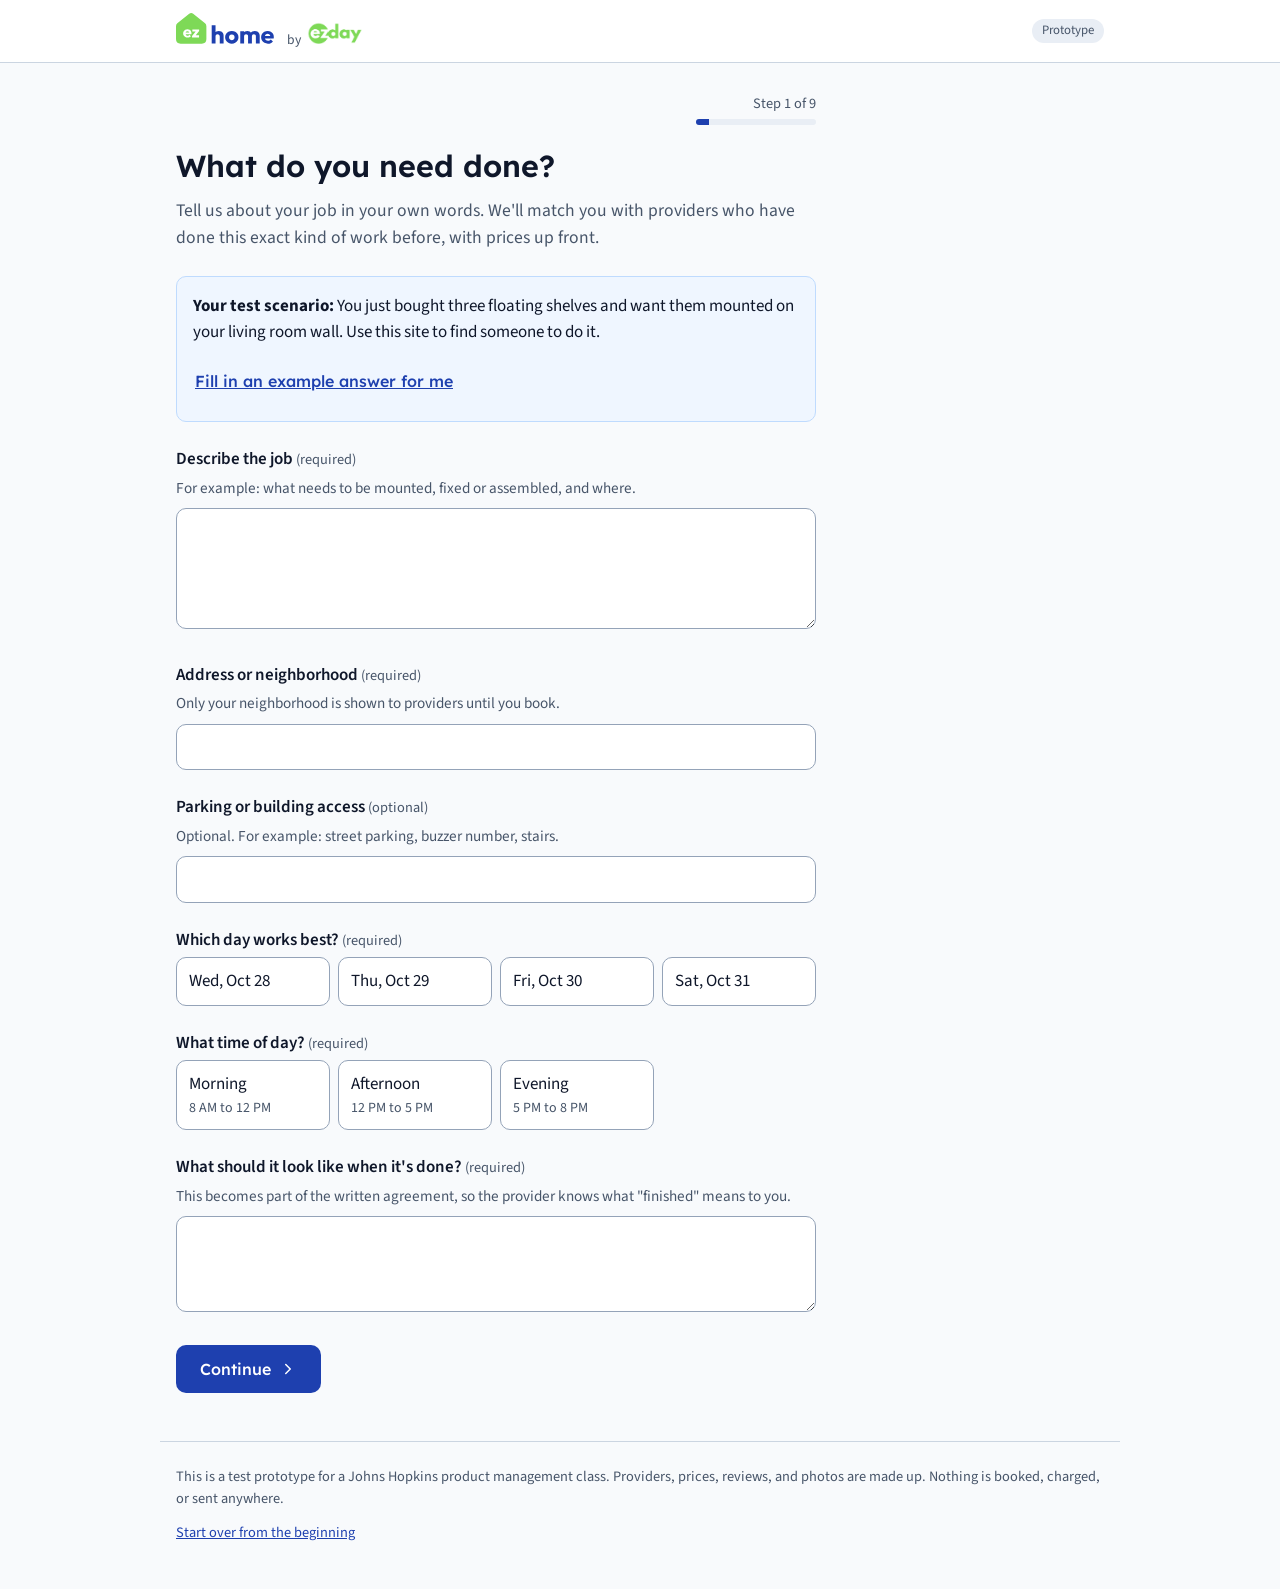
==== commit 1ef41701: "Sit "home" on the house floor and baseline-align the header - The lowest point of "home" (round o, m" ====
--- a/index.html
+++ b/index.html
@@ -16,7 +16,7 @@
     <div class="site-header__inner">
       <div class="brand">
         <a class="brand__home" href="#describe"><img src="images/ez-home-logo.svg" alt="EZ Home" width="98" height="32"></a>
-        <span class="brand__by">by <img src="images/ezday-logo.png" alt="EZ Day" width="53" height="22"></span>
+        <span class="brand__by">by <img src="images/ezday-logo.png" alt="EZ Day" width="56" height="22"></span>
       </div>
       <span class="proto-tag">Prototype</span>
     </div>
--- a/css/styles.css
+++ b/css/styles.css
@@ -109,9 +109,10 @@
   gap: var(--space-3);
 }
 /* EZ Home logo (images/ez-home-logo.svg) followed by "by" and the EZ Day logo */
+/* Baseline alignment: the house bottom, the "by" text baseline and the EZ Day logo bottom share one line. */
 .brand {
   display: flex;
-  align-items: center;
+  align-items: baseline;
   gap: var(--space-3);
   min-width: 0;
 }
@@ -119,7 +120,7 @@
 .brand__home img { display: block; height: 32px; width: auto; }
 .brand__by {
   display: flex;
-  align-items: center;
+  align-items: baseline;
   gap: 6px;
   font-size: 0.85rem;
   color: var(--color-muted-foreground);
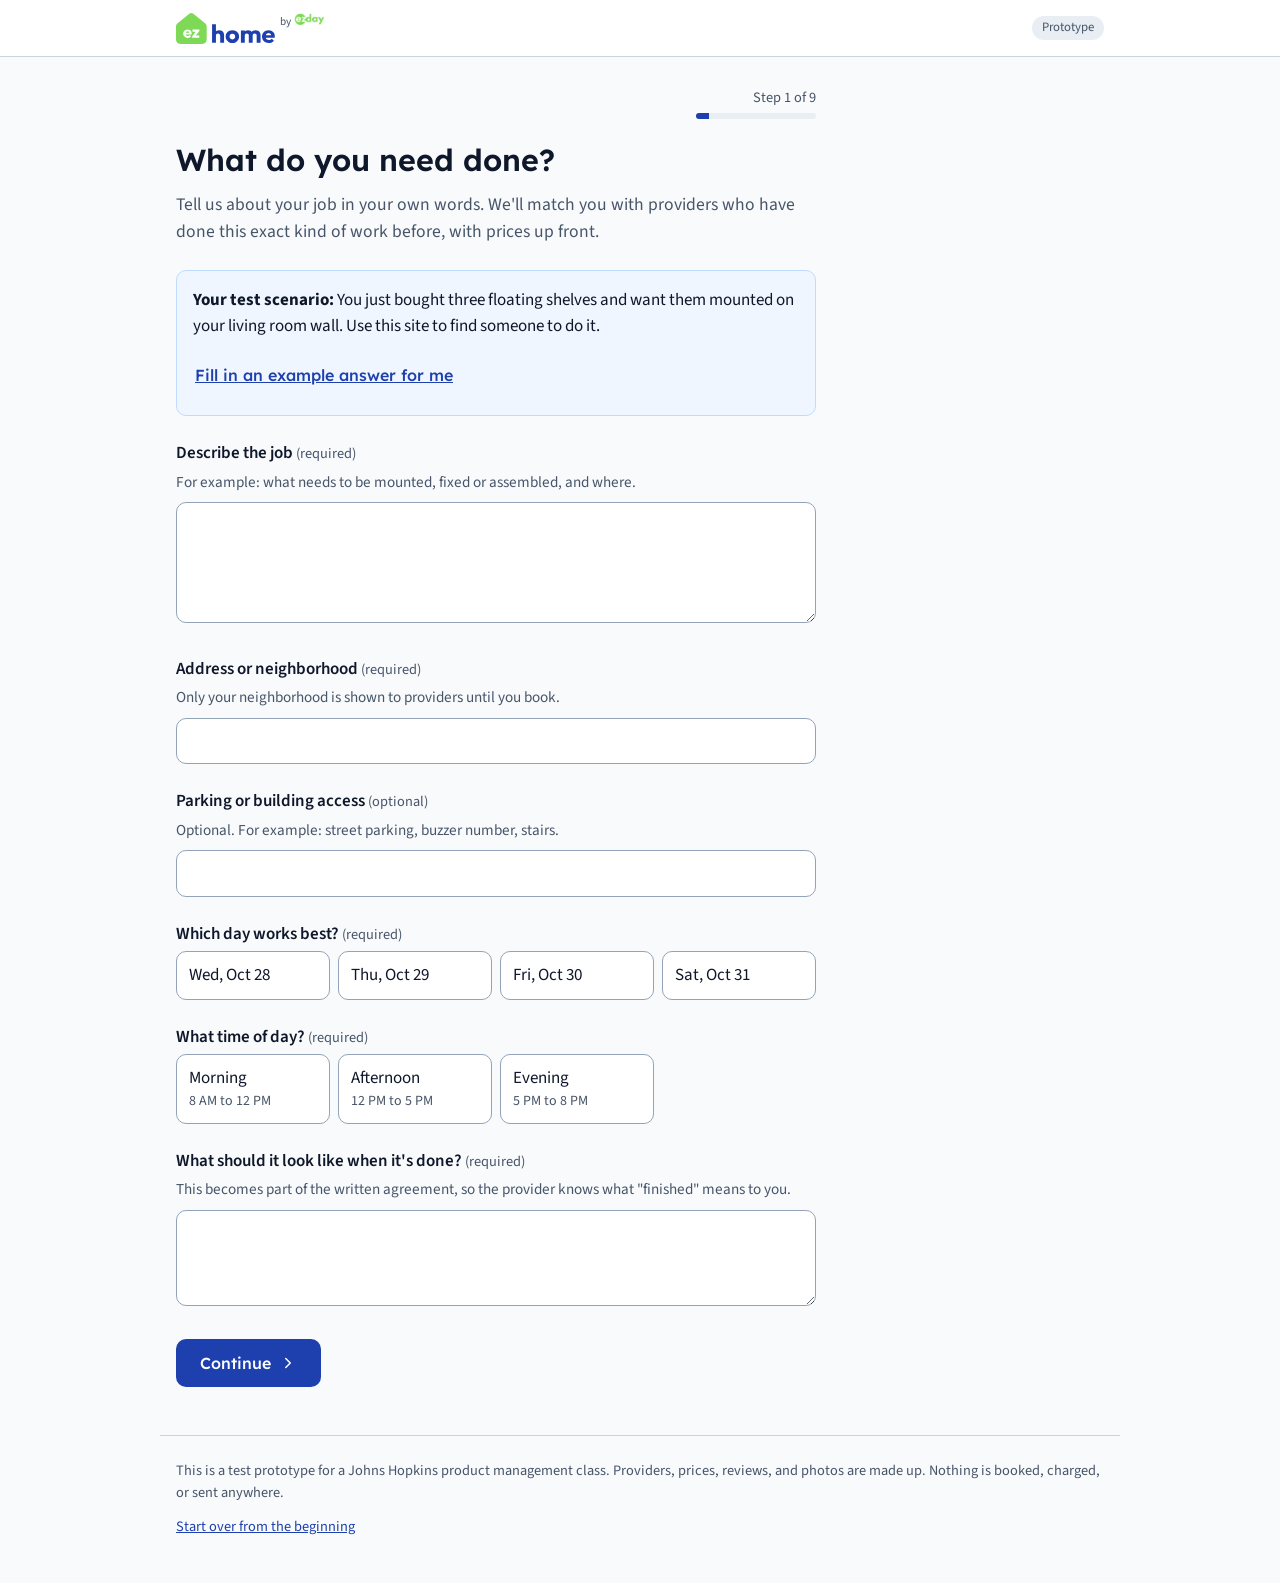
==== commit 66d0dd26: "Raise "home" slightly and set "by EZ Day" as a small superscript Co-Authored-By: Claude Opus 5.5 <no" ====
--- a/index.html
+++ b/index.html
@@ -16,7 +16,7 @@
     <div class="site-header__inner">
       <div class="brand">
         <a class="brand__home" href="#describe"><img src="images/ez-home-logo.svg" alt="EZ Home" width="98" height="32"></a>
-        <span class="brand__by">by <img src="images/ezday-logo.png" alt="EZ Day" width="56" height="22"></span>
+        <span class="brand__by">by <img src="images/ezday-logo.png" alt="EZ Day" width="31" height="12"></span>
       </div>
       <span class="proto-tag">Prototype</span>
     </div>
--- a/css/styles.css
+++ b/css/styles.css
@@ -109,11 +109,11 @@
   gap: var(--space-3);
 }
 /* EZ Home logo (images/ez-home-logo.svg) followed by "by" and the EZ Day logo */
-/* Baseline alignment: the house bottom, the "by" text baseline and the EZ Day logo bottom share one line. */
+/* "by EZ Day" sits small and raised after the EZ Home logo, like an exponent. */
 .brand {
   display: flex;
-  align-items: baseline;
-  gap: var(--space-3);
+  align-items: flex-start;
+  gap: var(--space-1);
   min-width: 0;
 }
 .brand__home { display: block; border-radius: var(--radius); }
@@ -121,12 +121,14 @@
 .brand__by {
   display: flex;
   align-items: baseline;
-  gap: 6px;
-  font-size: 0.85rem;
+  gap: 3px;
+  margin-top: 1px;
+  font-size: 0.7rem;
+  line-height: 1;
   color: var(--color-muted-foreground);
   white-space: nowrap;
 }
-.brand__by img { display: block; height: 22px; width: auto; }
+.brand__by img { display: block; height: 12px; width: auto; }
 .proto-tag {
   font-size: 0.8rem;
   color: var(--color-muted-foreground);
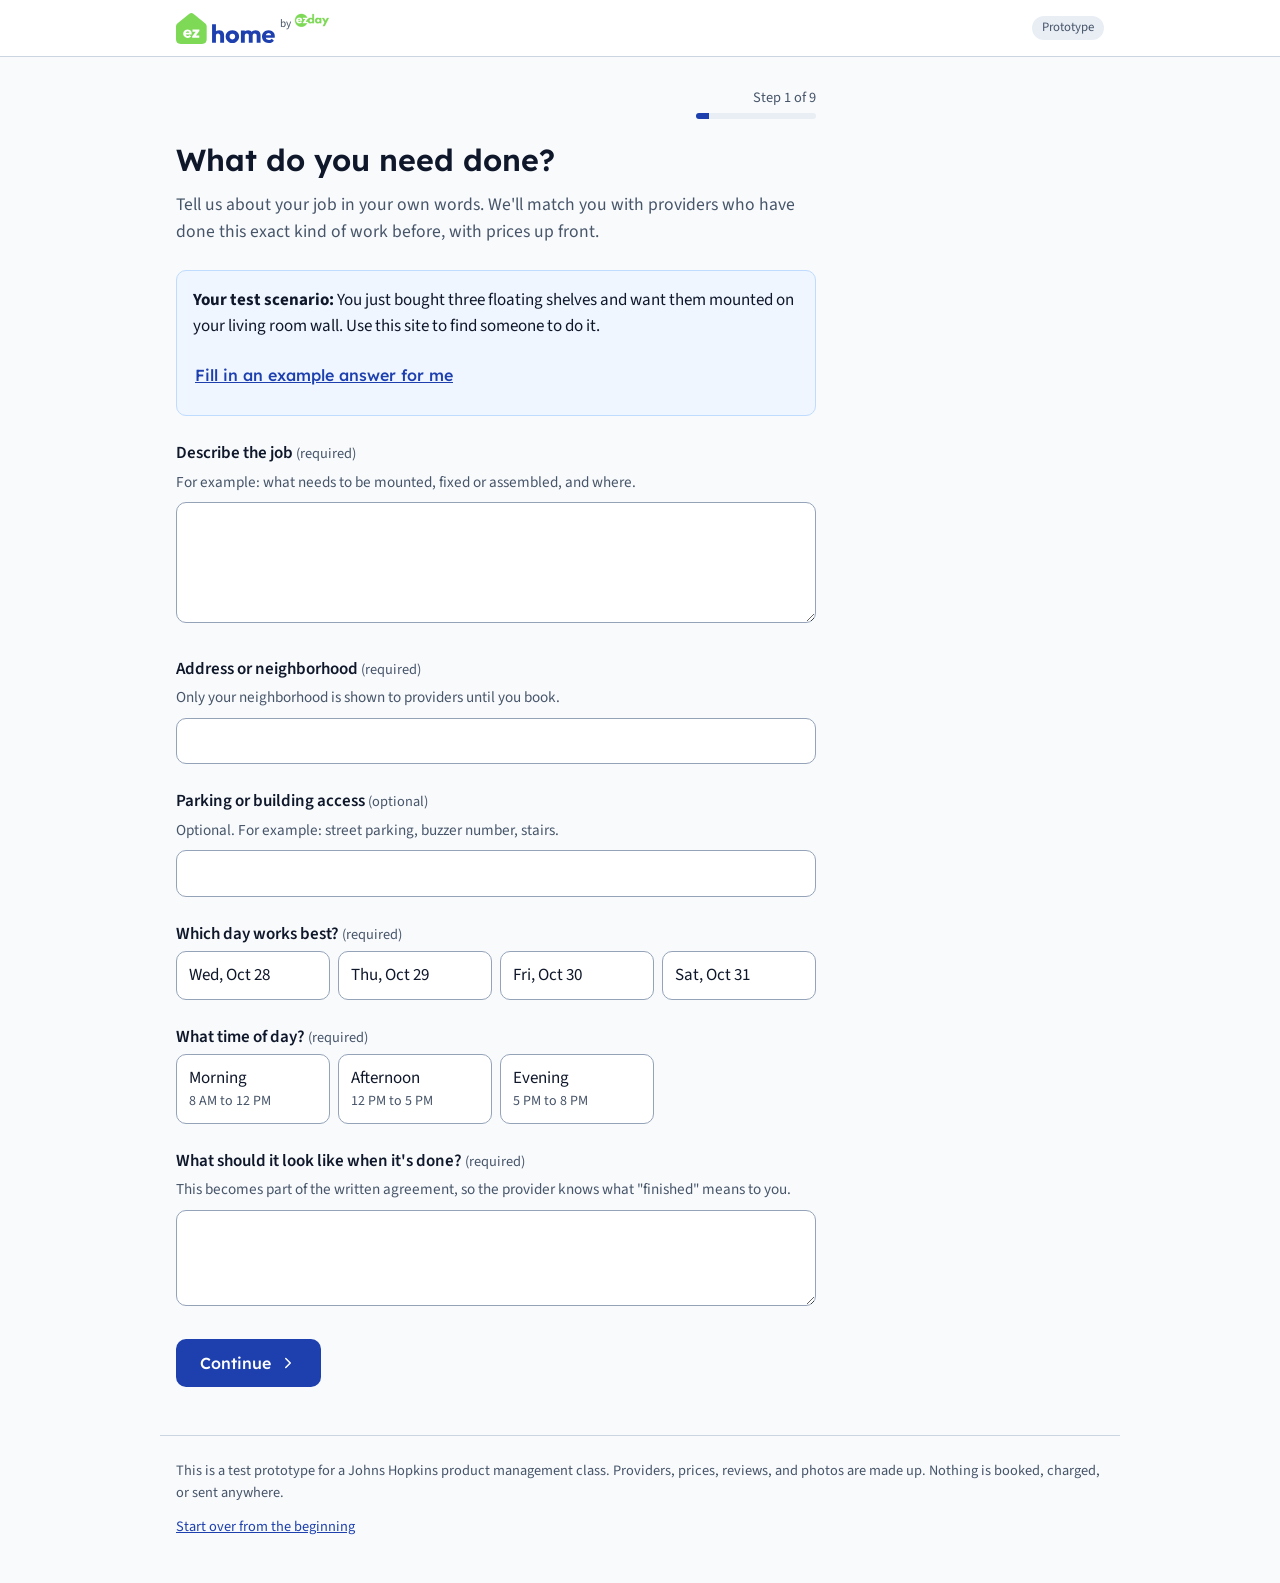
==== commit db7f913d: "Make the EZ Day superscript logo slightly bigger (12px to 14px) Co-Authored-By: Claude Opus 5.5 <nor" ====
--- a/index.html
+++ b/index.html
@@ -16,7 +16,7 @@
     <div class="site-header__inner">
       <div class="brand">
         <a class="brand__home" href="#describe"><img src="images/ez-home-logo.svg" alt="EZ Home" width="98" height="32"></a>
-        <span class="brand__by">by <img src="images/ezday-logo.png" alt="EZ Day" width="31" height="12"></span>
+        <span class="brand__by">by <img src="images/ezday-logo.png" alt="EZ Day" width="36" height="14"></span>
       </div>
       <span class="proto-tag">Prototype</span>
     </div>
--- a/css/styles.css
+++ b/css/styles.css
@@ -128,7 +128,7 @@
   color: var(--color-muted-foreground);
   white-space: nowrap;
 }
-.brand__by img { display: block; height: 12px; width: auto; }
+.brand__by img { display: block; height: 14px; width: auto; }
 .proto-tag {
   font-size: 0.8rem;
   color: var(--color-muted-foreground);
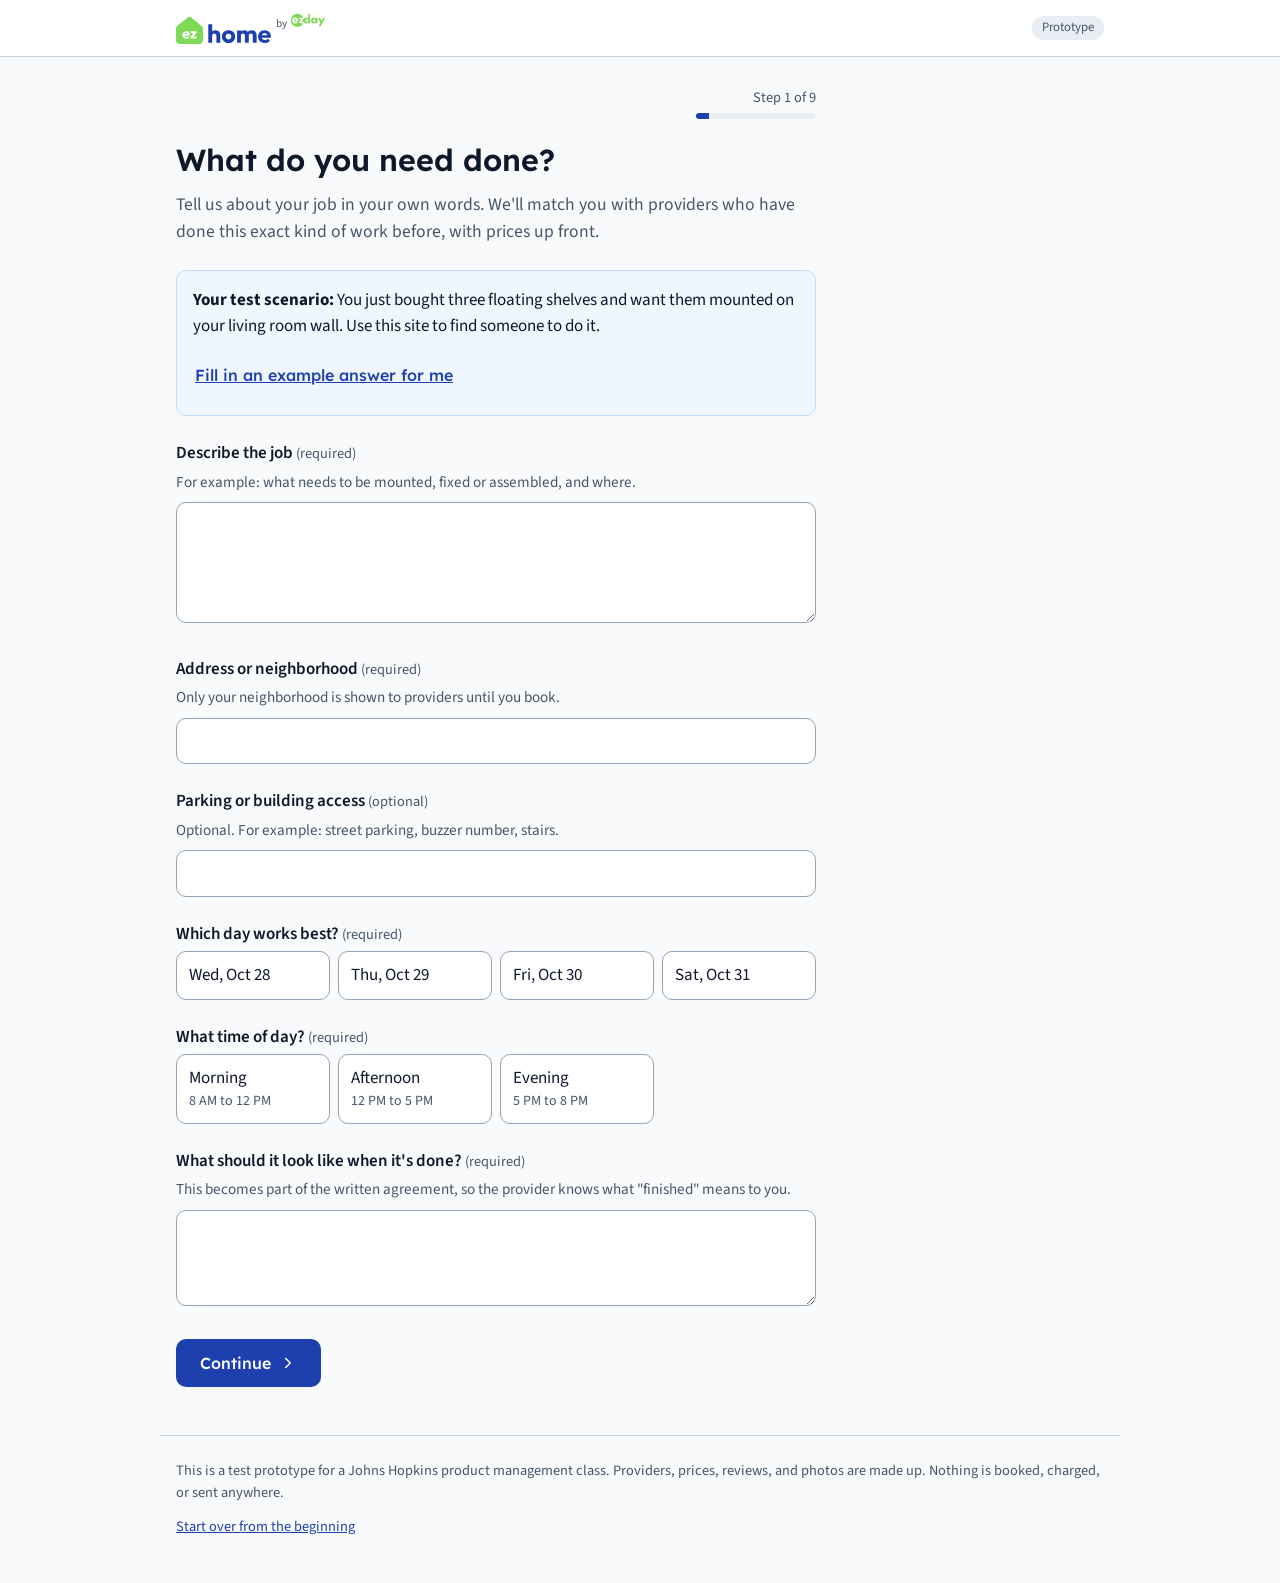
==== commit fda9070c: "Make the house badge in the logo slightly smaller Co-Authored-By: Claude Opus 5.5 <noreply@anthropic" ====
--- a/index.html
+++ b/index.html
@@ -15,7 +15,7 @@
   <header class="site-header">
     <div class="site-header__inner">
       <div class="brand">
-        <a class="brand__home" href="#describe"><img src="images/ez-home-logo.svg" alt="EZ Home" width="98" height="32"></a>
+        <a class="brand__home" href="#describe"><img src="images/ez-home-logo.svg" alt="EZ Home" width="96" height="32"></a>
         <span class="brand__by">by <img src="images/ezday-logo.png" alt="EZ Day" width="36" height="14"></span>
       </div>
       <span class="proto-tag">Prototype</span>
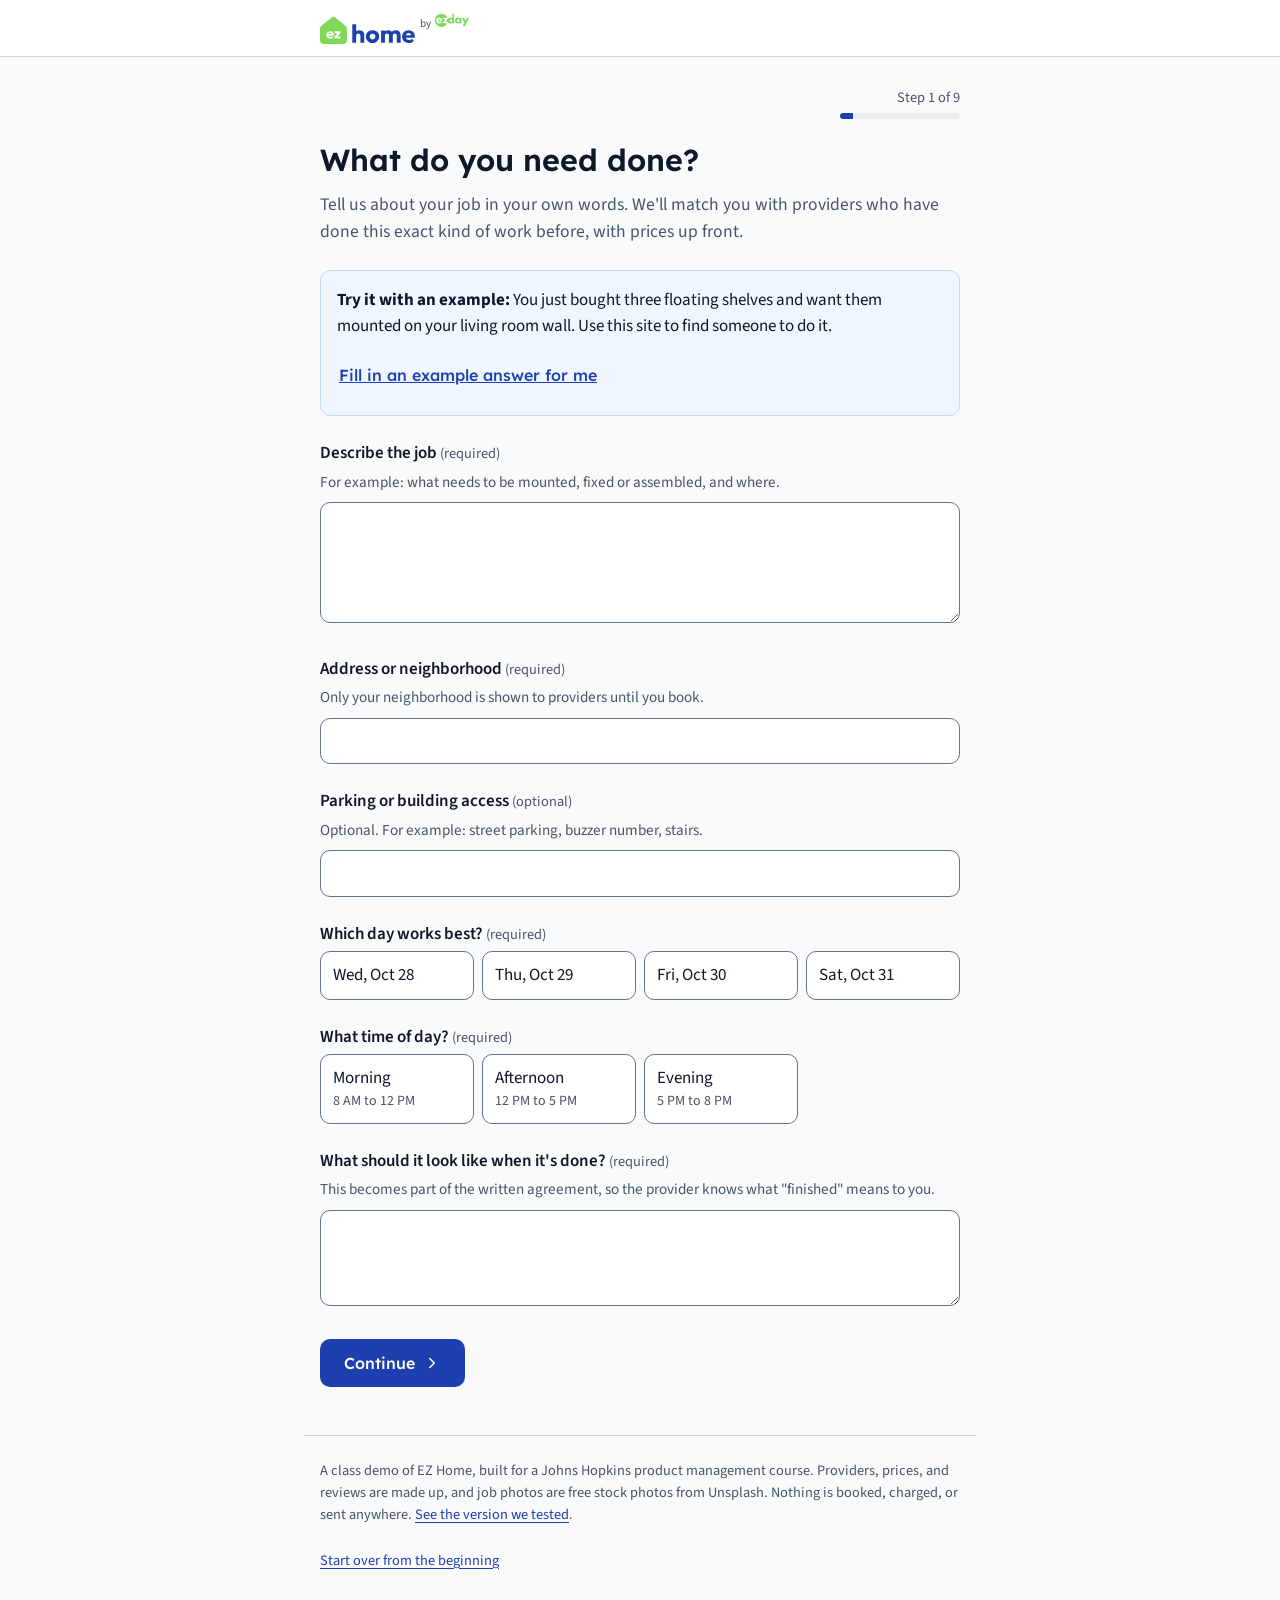
==== commit 4a6709f0: "Hi-Fi version of EZ Home based on testing results Fixes from testing: - Real stock photos with time " ====
--- a/index.html
+++ b/index.html
@@ -3,12 +3,38 @@
 <head>
   <meta charset="utf-8">
   <meta name="viewport" content="width=device-width, initial-scale=1">
-  <title>EZ Home: book help for a small home job</title>
-  <meta name="description" content="EZ Home prototype: describe a small handyman job, compare providers, book a 30-minute arrival window, and review the finished work.">
+  <title>EZ Home: book a handyman for a small home job</title>
+  <meta name="description" content="Book a handyman for a small home job with an upfront price, a 30-minute arrival window, and your OK before any price change. A class demo of EZ Home by EZ Day.">
+  <link rel="canonical" href="https://aaronressom.github.io/EZ-Home/">
+  <meta name="theme-color" content="#1E40AF">
+  <meta property="og:type" content="website">
+  <meta property="og:site_name" content="EZ Home">
+  <meta property="og:title" content="EZ Home: book a handyman for a small home job">
+  <meta property="og:description" content="Compare providers on experience with your exact job, see the price up front, and approve any change before it happens.">
+  <meta property="og:url" content="https://aaronressom.github.io/EZ-Home/">
+  <meta property="og:image" content="https://aaronressom.github.io/EZ-Home/images/og-image.png">
+  <meta property="og:image:width" content="1200">
+  <meta property="og:image:height" content="630">
+  <meta property="og:image:alt" content="The EZ Home booking confirmation screen showing the provider, arrival window and locked price.">
+  <meta name="twitter:card" content="summary_large_image">
+  <script type="application/ld+json">
+  {
+    "@context": "https://schema.org",
+    "@type": "WebApplication",
+    "name": "EZ Home",
+    "url": "https://aaronressom.github.io/EZ-Home/",
+    "description": "A class demo of EZ Home by EZ Day: book a handyman for a small home job with an upfront price, a 30-minute arrival window, and your OK before any price change. Providers, prices and reviews are made up.",
+    "applicationCategory": "LifestyleApplication",
+    "operatingSystem": "Any",
+    "browserRequirements": "Requires JavaScript",
+    "isAccessibleForFree": true,
+    "inLanguage": "en"
+  }
+  </script>
   <link rel="preconnect" href="https://fonts.googleapis.com">
   <link rel="preconnect" href="https://fonts.gstatic.com" crossorigin>
   <link href="https://fonts.googleapis.com/css2?family=Lexend:wght@400;500;600;700&family=Source+Sans+3:wght@400;600;700&display=swap" rel="stylesheet">
-  <link rel="stylesheet" href="css/styles.css">
+  <link rel="stylesheet" href="css/styles.css?v=7">
   <link rel="icon" href="images/favicon.svg" type="image/svg+xml">
 </head>
 <body>
@@ -18,20 +44,19 @@
         <a class="brand__home" href="#describe"><img src="images/ez-home-logo.svg" alt="EZ Home" width="96" height="32"></a>
         <span class="brand__by">by <img src="images/ezday-logo.png" alt="EZ Day" width="36" height="14"></span>
       </div>
-      <span class="proto-tag">Prototype</span>
     </div>
   </header>
 
   <main id="app" tabindex="-1">
-    <noscript><p>This prototype needs JavaScript turned on.</p></noscript>
+    <noscript><p>This demo needs JavaScript turned on.</p></noscript>
   </main>
 
   <footer class="site-footer">
-    <p>This is a test prototype for a Johns Hopkins product management class. Providers, prices, reviews, and photos are made up. Nothing is booked, charged, or sent anywhere.</p>
+    <p>A class demo of EZ Home, built for a Johns Hopkins product management course. Providers, prices, and reviews are made up, and job photos are free stock photos from Unsplash. Nothing is booked, charged, or sent anywhere. <a href="v1/">See the version we tested</a>.</p>
     <p><button type="button" id="restart">Start over from the beginning</button></p>
   </footer>
 
-  <script src="js/data.js"></script>
-  <script src="js/app.js"></script>
+  <script src="js/data.js?v=7"></script>
+  <script src="js/app.js?v=7"></script>
 </body>
 </html>
--- a/css/styles.css
+++ b/css/styles.css
@@ -16,7 +16,7 @@
   --color-muted: #E9EEF5;
   --color-muted-foreground: #475569;
   --color-border: #CBD5E1;
-  --color-input-border: #94A3B8;
+  --color-input-border: #64748B;
   --color-success: #047857;
   --color-success-soft: #ECFDF5;
   --color-success-border: #A7F3D0;
@@ -37,7 +37,7 @@
   --radius-lg: 14px;
   --radius-pill: 999px;
   --radius-circle: 50%;
-  --shadow: 0 1px 2px rgba(15, 23, 42, 0.06), 0 1px 3px rgba(15, 23, 42, 0.08);
+  --shadow: 0 1px 2px rgba(15, 23, 42, 0.04), 0 4px 12px rgba(15, 23, 42, 0.05);
 
   --duration-fast: 150ms;
 
@@ -78,7 +78,12 @@
 ul { margin: 0; padding-left: 1.2em; }
 li + li { margin-top: var(--space-1); }
 
-a { color: var(--color-primary); }
+a { color: var(--color-primary); text-underline-offset: 3px; }
+
+/* Browser-drawn surfaces follow the palette. */
+html { accent-color: var(--color-primary); }
+::selection { background: var(--color-primary-border); color: var(--color-foreground); }
+input, textarea { caret-color: var(--color-primary); }
 
 :focus-visible {
   outline: 3px solid var(--color-ring);
@@ -99,6 +104,9 @@
   background: var(--color-card);
   border-bottom: 1px solid var(--color-border);
 }
+/* Header content lines up with the page column: 640px on single-column screens, 960px on wide ones. */
+body[data-layout="narrow"] .site-header__inner,
+body[data-layout="narrow"] .site-footer { max-width: 672px; }
 .site-header__inner {
   max-width: 960px;
   margin: 0 auto;
@@ -116,7 +124,8 @@
   gap: var(--space-1);
   min-width: 0;
 }
-.brand__home { display: block; border-radius: var(--radius); }
+/* 6px of padding gives the logo link a 44px tap area; the negative margin keeps the header height. */
+.brand__home { display: block; border-radius: var(--radius); padding: 6px 0; margin: -6px 0; }
 .brand__home img { display: block; height: 32px; width: auto; }
 .brand__by {
   display: flex;
@@ -152,7 +161,9 @@
   background: none;
   border: 0;
   padding: 0;
+  min-height: 44px;
   text-decoration: underline;
+  text-underline-offset: 3px;
   cursor: pointer;
 }
 
@@ -162,7 +173,7 @@
   margin: 0 auto;
   padding: var(--space-5) var(--space-4) 0;
 }
-.narrow { max-width: 640px; }
+.narrow { max-width: 640px; margin-inline: auto; }
 
 .screen-top {
   display: flex;
@@ -246,18 +257,23 @@
 .meta { font-size: 0.85rem; color: var(--color-muted-foreground); }
 
 /* Time-jump banner for simulated time passing */
+/* A quiet strip, so the page heading (not the banner) is the first thing read. */
 .time-banner {
   display: flex;
   align-items: center;
   gap: var(--space-3);
-  background: var(--color-foreground);
-  color: var(--color-on-dark);
-  border-radius: var(--radius);
-  padding: var(--space-3) var(--space-4);
-  margin-bottom: var(--space-5);
-  font-size: 0.95rem;
-}
+  background: var(--color-primary-soft);
+  color: var(--color-foreground);
+  border: 1px solid var(--color-primary-border);
+  border-radius: var(--radius);
+  padding: var(--space-2) var(--space-4);
+  margin-bottom: var(--space-4);
+  font-size: 0.92rem;
+}
+.time-banner svg { color: var(--color-primary); flex: none; }
 .time-banner strong { font-family: var(--font-heading); font-weight: 500; }
+.time-banner div { color: var(--color-muted-foreground); }
+.time-banner div strong { color: var(--color-foreground); }
 
 .scenario {
   background: var(--color-primary-soft);
@@ -323,6 +339,22 @@
   min-height: 44px;
 }
 textarea { min-height: 96px; resize: vertical; }
+input[type="file"] { font: inherit; font-size: 0.95rem; color: var(--color-muted-foreground); max-width: 100%; }
+input[type="file"]::file-selector-button {
+  font-family: var(--font-heading);
+  font-size: 0.95rem;
+  font-weight: 500;
+  min-height: 44px;
+  margin-right: var(--space-3);
+  padding: 8px 16px;
+  color: var(--color-primary);
+  background: var(--color-card);
+  border: 2px solid var(--color-primary);
+  border-radius: var(--radius);
+  cursor: pointer;
+  transition: background-color var(--duration-fast) ease;
+}
+input[type="file"]::file-selector-button:hover { background: var(--color-primary-soft); }
 input:focus, textarea:focus, select:focus {
   outline: 3px solid var(--color-ring-soft);
   border-color: var(--color-primary);
@@ -490,7 +522,10 @@
 .review { font-size: 0.97rem; }
 .review + .review { margin-top: var(--space-3); padding-top: var(--space-3); border-top: 1px dashed var(--color-border); }
 .review__job { font-weight: 600; }
-.stars { color: var(--color-star); letter-spacing: 1px; }
+.stars { display: inline-flex; gap: 1px; vertical-align: -2px; }
+.stars svg { stroke: var(--color-star); stroke-width: 1.5; stroke-linejoin: round; }
+.stars .star-on { fill: var(--color-star); }
+.stars .star-off { fill: none; }
 .provider__price { background: var(--color-background); }
 .provider__cta { padding: var(--space-4); margin-top: auto; }
 .provider { scroll-margin-top: var(--space-4); }
@@ -545,7 +580,7 @@
 /* ---------- Arrival windows ---------- */
 .day-tabs { margin-bottom: var(--space-5); }
 .windows-group + .windows-group { margin-top: var(--space-4); }
-.windows-group h3 { font-size: 0.95rem; color: var(--color-muted-foreground); margin-bottom: var(--space-2); }
+.windows-group h2 { font-size: 0.95rem; color: var(--color-muted-foreground); margin-bottom: var(--space-2); }
 
 /* ---------- Booking confirmation ---------- */
 .confirm-hero {
@@ -579,7 +614,7 @@
   font-weight: 600;
   margin-bottom: var(--space-1);
 }
-.booking-item .price-lock { font-size: 2.25rem; line-height: 1.1; }
+.booking-item .value.price-lock { font-size: 2.25rem; line-height: 1.1; }
 .booking-price { grid-column: 1 / -1; background: var(--color-success-soft); border-color: var(--color-success-border); }
 .price-note {
   display: flex;
@@ -587,6 +622,7 @@
   align-items: flex-start;
   margin: var(--space-2) 0 0;
   font-size: 0.97rem;
+  max-width: 62ch;
 }
 .price-note svg { flex: none; margin-top: 2px; color: var(--color-success); }
 .booking-grid { margin-bottom: var(--space-4); }
@@ -690,24 +726,74 @@
 
 /* ---------- Completion record ---------- */
 /* Phones: first photo full width, the other two side by side, so the price and actions stay close */
+/* Job photos: one per row on phones, two side by side from 600px. */
 .photos {
   display: grid;
-  grid-template-columns: 1fr 1fr;
-  gap: var(--space-3);
+  grid-template-columns: 1fr;
+  gap: var(--space-4);
   margin: 0;
 }
-.photos figure:first-child { grid-column: 1 / -1; }
-.photos figure { margin: 0; }
-.photos img {
+.photos figure, .change-photo { margin: 0; }
+.photos img, .change-photo img {
   display: block;
   width: 100%;
   height: auto;
   aspect-ratio: 4 / 3;
-  border-radius: var(--radius);
+  object-fit: cover;
+  border-radius: var(--radius);
+  background: var(--color-muted);
+}
+.photos figcaption, .change-photo figcaption {
+  display: flex;
+  flex-direction: column;
+  margin-top: var(--space-2);
+  font-size: 0.95rem;
+  font-weight: 600;
+}
+.photo-meta { font-size: 0.8rem; font-weight: 400; color: var(--color-muted-foreground); }
+.change-photo { max-width: 360px; margin: var(--space-2) 0 var(--space-4); }
+
+/* Change-request rule, with this change measured against the limit. */
+.rule-note {
+  display: flex;
+  gap: var(--space-3);
+  align-items: flex-start;
+  background: var(--color-background);
   border: 1px solid var(--color-border);
+  border-radius: var(--radius);
+  padding: var(--space-3) var(--space-4);
+  margin-bottom: var(--space-5);
+  font-size: 0.95rem;
+}
+.rule-note > svg { flex: none; margin-top: 2px; color: var(--color-success); }
+.rule-note p { margin-bottom: var(--space-1); }
+.rule-meter {
+  height: 6px;
+  border-radius: var(--radius-pill);
   background: var(--color-muted);
-}
-.photos figcaption { font-size: 0.9rem; color: var(--color-muted-foreground); margin-top: var(--space-1); }
+  overflow: hidden;
+  margin-top: var(--space-2);
+  max-width: 280px;
+}
+.rule-meter > span { display: block; height: 100%; background: var(--color-success); }
+.rule-meter__label { margin: var(--space-1) 0 0; font-size: 0.85rem; color: var(--color-muted-foreground); font-variant-numeric: tabular-nums; }
+
+/* Confirm and report: report is a calm secondary action with a note on what it does. */
+.actions--split { align-items: flex-start; }
+.report-action { display: flex; flex-direction: column; gap: var(--space-1); }
+.report-action .meta { margin: 0; max-width: 260px; }
+
+/* Button loading state (job check on the first screen). */
+.btn[disabled] { opacity: 0.85; cursor: progress; }
+.spinner {
+  width: 16px;
+  height: 16px;
+  border: 2px solid rgba(255, 255, 255, 0.45);
+  border-top-color: var(--color-on-primary);
+  border-radius: var(--radius-circle);
+  animation: spin 0.8s linear infinite;
+}
+@keyframes spin { to { transform: rotate(360deg); } }
 
 .steps-next { padding-left: 1.4em; }
 .steps-next li + li { margin-top: var(--space-2); }
@@ -715,8 +801,7 @@
 /* ---------- Responsive ---------- */
 @media (min-width: 600px) {
   h1 { font-size: 1.9rem; }
-  .photos { grid-template-columns: repeat(3, 1fr); }
-  .photos figure:first-child { grid-column: auto; }
+  .photos { grid-template-columns: repeat(2, 1fr); }
   .booking-grid { gap: var(--space-4); }
   .booking-grid > .card { padding: var(--space-5); }
   .booking-grid .value { font-size: 1.2rem; }
@@ -725,8 +810,15 @@
   .summary-list div { grid-template-columns: 200px 1fr; gap: var(--space-4); }
 }
 @media (min-width: 900px) {
-  .booking-grid { grid-template-columns: repeat(3, 1fr); }
-  .booking-price { grid-column: auto; }
+  /* Price stays full width under who + when, so the price rule reads as a sentence, not a narrow column. */
+  .booking-price {
+    display: grid;
+    grid-template-columns: auto 1fr;
+    column-gap: var(--space-6);
+    align-items: start;
+  }
+  .booking-price h2 { grid-column: 1 / -1; }
+  .booking-price .price-note { margin-top: 0; }
   .quick-compare { display: none; }
   /* Each card spans the same 6 rows (head, experience, estimate, availability,
      reviews, button) via subgrid, so matching sections line up across cards. */
@@ -746,6 +838,7 @@
 
 @media (prefers-reduced-motion: reduce) {
   *, *::before, *::after { transition: none !important; scroll-behavior: auto !important; }
+  .spinner { animation: none; border-top-color: rgba(255, 255, 255, 0.45); }
 }
 
 /* ---------- Spacing helpers (use these instead of style="" in app.js) ----------
